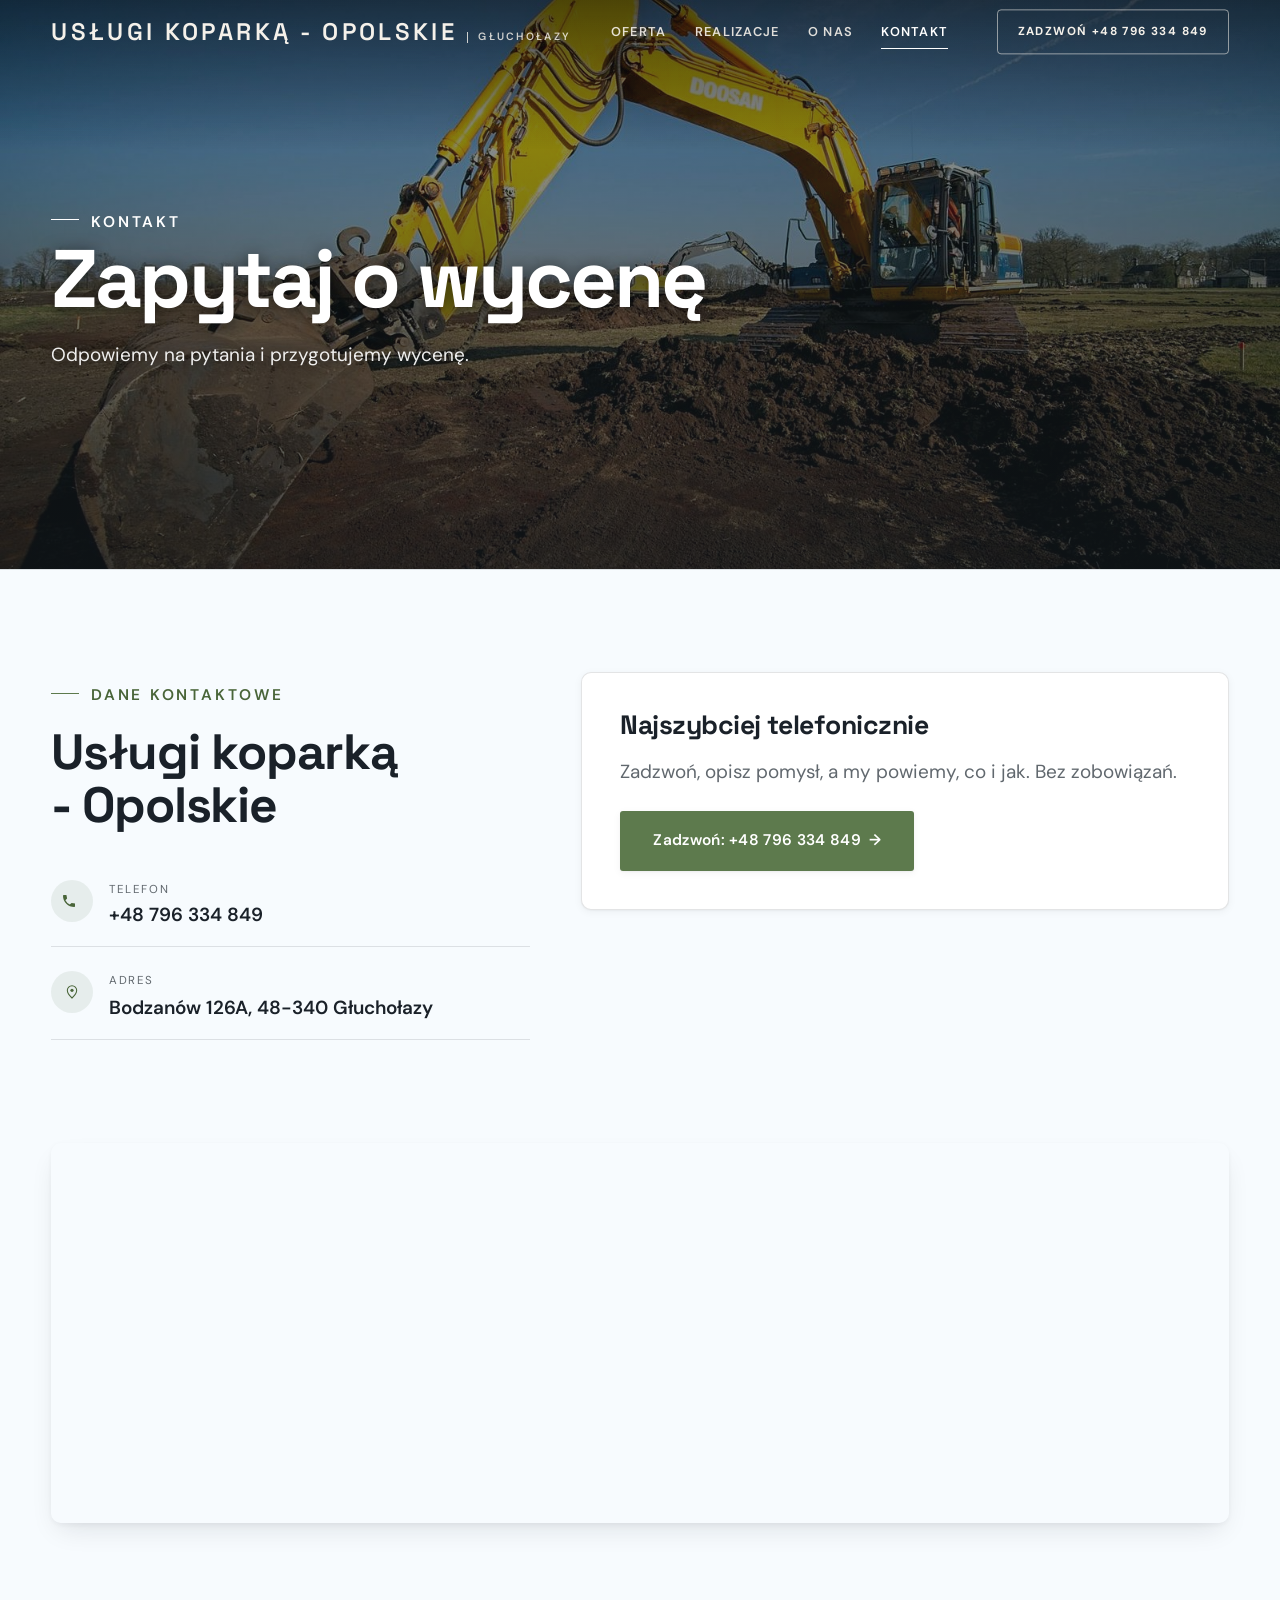
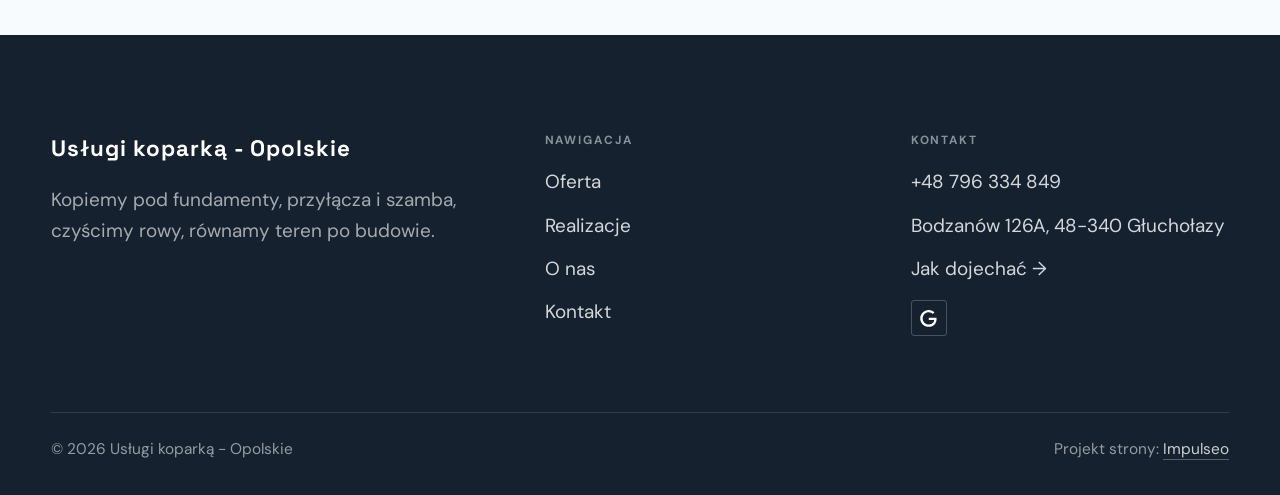
==== kontakt.html @ 030b6640 "Strona demo: uslugi-koparka-opolskie" ====
<!DOCTYPE html>
<html lang="pl">
<head>
<meta charset="UTF-8">
<meta name="viewport" content="width=device-width, initial-scale=1.0">
<title>Kontakt - Usługi koparką - Opolskie</title>
<meta name="description" content="Kontakt Usługi koparką - Opolskie - Bodzanów 126A, 48-340 Głuchołazy">
<link rel="canonical" href="https://kris20032.github.io/uslugi-koparka-opolskie/kontakt.html">
<meta name="robots" content="noindex, nofollow">
<meta property="og:type" content="website">
<meta property="og:locale" content="pl_PL">
<meta property="og:site_name" content="Usługi koparką - Opolskie">
<meta property="og:title" content="Kontakt - Usługi koparką - Opolskie">
<meta property="og:description" content="Kontakt Usługi koparką - Opolskie - Bodzanów 126A, 48-340 Głuchołazy">
<meta property="og:url" content="https://kris20032.github.io/uslugi-koparka-opolskie/kontakt.html">
<meta property="og:image" content="https://kris20032.github.io/uslugi-koparka-opolskie/img/og.jpg">
<meta property="og:image:width" content="1200">
<meta property="og:image:height" content="630">
<meta name="twitter:card" content="summary_large_image">
<link rel="preconnect" href="https://fonts.googleapis.com">
<link rel="preconnect" href="https://fonts.gstatic.com" crossorigin>
<link href="https://fonts.googleapis.com/css2?family=Space+Grotesk:wght@500;600;700&family=DM+Sans:opsz,wght@9..40,400;9..40,500;9..40,600&display=swap" rel="stylesheet">
<link rel="stylesheet" href="assets/styles.css?v=01860e4c">
</head>
<body>

<header class="nav">
  <div class="wrap nav-inner">
    <a class="brand" href="index.html"><span class="name">Usługi koparką - Opolskie</span><span class="sub">Głuchołazy</span></a>
    <nav class="nav-links">
      <a href="oferta.html">Oferta</a>
      <a href="realizacje.html">Realizacje</a>
      <a href="o-nas.html">O nas</a>
      <a href="kontakt.html" class="active" aria-current="page">Kontakt</a>
      <a href="tel:+48796334849" class="btn btn-accent">Zadzwoń +48 796 334 849</a>
    </nav>
    <button class="nav-toggle" aria-label="Menu"><span></span><span></span><span></span></button>
  </div>
</header>

<main>
<section class="pagehead">
  <img src="img/g2.jpg" alt="Usługi koparką - Opolskie - Zapytaj o wycenę" width="1600" height="1065" decoding="async">
  <div class="wrap">
    <span class="eyebrow">Kontakt</span>
    <h1>Zapytaj o wycenę</h1>
    <p>Odpowiemy na pytania i przygotujemy wycenę.</p>
  </div>
</section>
<section>
  <div class="wrap contact-grid">
    <div class="reveal">
      <span class="eyebrow">Dane kontaktowe</span>
      <h2 style="margin:var(--space-4) 0 var(--space-6)">Usługi koparką - Opolskie</h2>
      <div class="info-list">
        <div class="info-row"><div class="ic"><svg class="ico-tel" width="16" height="16" viewBox="0 0 24 24" fill="none" aria-hidden="true"><path d="M6.6 10.8a15.5 15.5 0 0 0 6.6 6.6l2.2-2.2a1 1 0 0 1 1-.24 11.4 11.4 0 0 0 3.6.58 1 1 0 0 1 1 1V20a1 1 0 0 1-1 1A17 17 0 0 1 3 4a1 1 0 0 1 1-1h3.5a1 1 0 0 1 1 1c0 1.25.2 2.46.58 3.6a1 1 0 0 1-.25 1l-2.23 2.2Z" fill="currentColor"/></svg></div><div><div class="lbl">Telefon</div><a class="val" href="tel:+48796334849">+48 796 334 849</a></div></div>
        <div class="info-row"><div class="ic"><svg class="ico-pin" width="16" height="16" viewBox="0 0 24 24" fill="none" aria-hidden="true"><path d="M12 21s7-6.1 7-11.5A7 7 0 0 0 5 9.5C5 14.9 12 21 12 21Z" stroke="currentColor" stroke-width="1.6" fill="none"/><circle cx="12" cy="9.5" r="2.4" fill="currentColor"/></svg></div><div><div class="lbl">Adres</div><div class="val">Bodzanów 126A, 48-340 Głuchołazy</div></div></div>
      </div>
    </div>
    <div class="reveal">
      <div class="form">
        <h3 style="margin-bottom:var(--space-4)">Najszybciej telefonicznie</h3>
        <p class="muted" style="margin-bottom:var(--space-5)">Zadzwoń, opisz pomysł, a my powiemy, co i jak. Bez zobowiązań.</p>
        <a href="tel:+48796334849" class="btn btn-accent" style="justify-content:center">Zadzwoń: +48 796 334 849 <span class="arr">→</span></a>
      </div>
    </div>
  </div>
</section>
<section style="padding-top:0">
  <div class="wrap reveal">
    <iframe class="map" title="Usługi koparką - Opolskie - Głuchołazy" src="https://maps.google.com/maps?q=50.3414947%2C17.3827677&z=15&output=embed" loading="lazy" referrerpolicy="no-referrer-when-downgrade"></iframe>
  </div>
</section>
</main>

<footer>
  <div class="wrap">
    <div class="foot-grid">
      <div class="foot-brand">
        <div class="name">Usługi koparką - Opolskie</div>
        <p>Kopiemy pod fundamenty, przyłącza i szamba, czyścimy rowy, równamy teren po budowie.</p>
      </div>
      <div class="foot-col">
        <h4>Nawigacja</h4>
        <a href="oferta.html">Oferta</a>
        <a href="realizacje.html">Realizacje</a>
        <a href="o-nas.html">O nas</a>
        <a href="kontakt.html">Kontakt</a>
      </div>
      <div class="foot-col">
        <h4>Kontakt</h4>
        <a href="tel:+48796334849">+48 796 334 849</a>
        <p>Bodzanów 126A, 48-340 Głuchołazy</p>
        <a href="https://www.google.com/maps/place/Us%C5%82ugi+kopark%C4%85+-+Opolskie/@50.3414947,17.3827677,720m/data=!3m2!1e3!4b1!4m6!3m5!1s0x4711ebef3526c225:0xda1e827393328bdb!8m2!3d50.3414947!4d17.3827677!16s%2Fg%2F11x200f53j" target="_blank" rel="noopener">Jak dojechać →</a>
      <div class="foot-soc">
        <a class="soc" href="https://www.google.com/maps/place/Us%C5%82ugi+kopark%C4%85+-+Opolskie/@50.3414947,17.3827677,720m/data=!3m2!1e3!4b1!4m6!3m5!1s0x4711ebef3526c225:0xda1e827393328bdb!8m2!3d50.3414947!4d17.3827677!16s%2Fg%2F11x200f53j" target="_blank" rel="noopener" aria-label="Google - Usługi koparką - Opolskie"><svg viewBox="0 0 24 24" aria-hidden="true" focusable="false"><path d="M12.48 10.92v3.28h7.84c-.24 1.84-.853 3.187-1.787 4.133-1.147 1.147-2.933 2.4-6.053 2.4-4.827 0-8.6-3.893-8.6-8.72s3.773-8.72 8.6-8.72c2.6 0 4.507 1.027 5.907 2.347l2.307-2.307C18.747 1.44 16.133 0 12.48 0 5.867 0 .307 5.387.307 12s5.56 12 12.173 12c3.573 0 6.267-1.173 8.373-3.36 2.16-2.16 2.84-5.213 2.84-7.667 0-.76-.053-1.467-.173-2.053H12.48z" fill="currentColor"/></svg></a>
      </div>
      </div>
    </div>
    <div class="foot-bot">
      <span>© 2026 Usługi koparką - Opolskie</span>
      <span>Projekt strony: <a class="foot-credit" href="https://impulseo.pl" target="_blank" rel="noopener">Impulseo</a></span>
    </div>
  </div>
</footer>
<div class="sticky-call"><a class="sc-call" href="tel:+48796334849"><svg class="ico-tel" width="16" height="16" viewBox="0 0 24 24" fill="none" aria-hidden="true"><path d="M6.6 10.8a15.5 15.5 0 0 0 6.6 6.6l2.2-2.2a1 1 0 0 1 1-.24 11.4 11.4 0 0 0 3.6.58 1 1 0 0 1 1 1V20a1 1 0 0 1-1 1A17 17 0 0 1 3 4a1 1 0 0 1 1-1h3.5a1 1 0 0 1 1 1c0 1.25.2 2.46.58 3.6a1 1 0 0 1-.25 1l-2.23 2.2Z" fill="currentColor"/></svg> Zadzwoń</a><a class="sc-quote" href="kontakt.html">Zapytaj o wycenę</a></div>
<div class="demo-wazne" data-do="2026-10-20" data-cykl="3" hidden><svg class="dw-ico" width="13" height="13" viewBox="0 0 24 24" fill="none" aria-hidden="true"><circle cx="12" cy="12" r="8.6" stroke="currentColor" stroke-width="1.8"/><path d="M12 7.2V12l3.3 2" stroke="currentColor" stroke-width="1.8" stroke-linecap="round"/></svg><span class="dw-txt"></span></div>

<script src="assets/main.js"></script>
</body>
</html>
---- assets/styles.css ----
/* ============================================================
   STOLBASZ — premium, architektoniczny B2B fit-out
   Jasna paleta, zero brązu. System wg premium-web-craft.
   Projekt strony: Impulseo (impulseo.pl)
   ============================================================ */

:root{
  /* PALETA — jasna, architektoniczna, chłodna */
  --paper:#F4F6F8;          /* główne tło */
  --paper-2:#E7EBEF;        /* sekcje alternatywne (chłodny jasny szary) */
  --paper-3:#E7EBEF;        /* delikatne wypełnienia */
  --ink:#15212E;            /* tekst główny — chłodny grafit */
  --ink-soft:#243443;       /* nagłówki drugorzędne */
  --muted:#6B7785;          /* tekst poboczny */
  --line:rgba(21,33,46,.12);/* hairline */
  --accent:#E8A317;         /* stonowany petrol-slate — jedyny akcent */
  --accent-d:#C9870C;
  --accent-soft:rgba(232,163,23,.10);
  --dark:#15212E;           /* sekcje ciemne (stopka/CTA) */

  /* HOVER ZDJĘĆ — JEDEN standard dla całego silnika (decyzja K. 04.08.2026, artefakt z wariantami).
     AKTUALNE (K.+Szymon 09.08.2026, wybór z artefaktu 6 wariantów): zoom 1.05 przy 1.4s -
     przy tak długim czasie mocniejszy kadr NIE skacze, tylko „oddycha". Poprzedni standard
     (1.02 / .55s z 04.08) odbierany jako dynamiczny i szybki.
     Spoczynek lekko przygaszony, ale TYLKO tam, gdzie jest mysz (@media hover:hover) —
     na telefonie zdjęcia zostają w pełnej jasności. */
  --img-zoom:1.05;                   /* K.+Szymon 09.08: wariant F z artefaktu porównawczego */
  --img-rest:brightness(.95) saturate(.99);
  --img-hot:brightness(1.06) saturate(1.05);
  --img-dur:1.4s;                    /* K.+Szymon 09.08 (wariant F): powoli = elegancko */
  --img-ease:cubic-bezier(.16,.84,.44,1);  /* miękki ogon, efekt „oddychania" */

  /* ODSTĘPY — skala 4/8 */
  --space-1:4px; --space-2:8px; --space-3:12px; --space-4:16px; --space-5:24px;
  --space-6:32px; --space-7:48px; --space-8:64px; --space-9:96px; --space-10:128px;

  /* TYPOGRAFIA — fluid clamp() (skala podbita 16.07.2026: większe, czytelniejsze litery — uwaga Adama) */
  --text-sm:clamp(.9rem,.87rem + .12vw,1rem);
  --text-base:clamp(1.08rem,1.04rem + .18vw,1.2rem);
  --text-lg:clamp(1.24rem,1.15rem + .34vw,1.44rem);
  --text-h3:clamp(1.34rem,1.22rem + .55vw,1.66rem);
  --text-h2:clamp(2.1rem,1.66rem + 2.1vw,3.1rem);
  --text-h1:clamp(2.9rem,2.1rem + 4vw,5.1rem);

  /* PROMIENIE — architektoniczne, raczej ostre */
  --r-sm:3px; --r-md:6px; --r-lg:10px;

  /* RUCH */
  --ease:cubic-bezier(.25,.46,.45,.94); --dur:.24s;

  /* CIENIE — miękkie, warstwowe */
  --sh-sm:0 1px 2px rgba(16,24,32,.04), 0 2px 8px rgba(16,24,32,.05);
  --sh-md:0 2px 6px rgba(16,24,32,.05), 0 12px 28px -8px rgba(16,24,32,.12);
  --sh-lg:0 6px 14px rgba(16,24,32,.07), 0 26px 56px -18px rgba(16,24,32,.22);

  --hairline:1px solid var(--line);

  --font-display:'Space Grotesk','Inter',sans-serif;
  --font-body:'DM Sans','Inter',sans-serif;
}

*{box-sizing:border-box;margin:0;padding:0}
html{scroll-behavior:smooth}
body{
  font-family:var(--font-body);
  font-size:var(--text-base);
  line-height:1.65;
  color:var(--ink);
  background:var(--paper);
  -webkit-font-smoothing:antialiased;
  text-rendering:optimizeLegibility;
}
img{max-width:100%;height:auto;display:block}  /* height:auto = width/height z atrybutów trzyma proporcje (TOP#12) */
a{color:inherit;text-decoration:none}

.wrap{width:min(92%,1180px);margin-inline:auto}
section{padding-block:clamp(52px,6.5vw,96px)}

h1,h2,h3{font-family:var(--font-display);font-weight:700;line-height:1.08;letter-spacing:-.02em;color:var(--ink)}
h1{font-size:var(--text-h1);letter-spacing:-.035em}
h2{font-size:var(--text-h2);letter-spacing:-.025em}
h3{font-size:var(--text-h3)}
/* MIARA — długość wiersza. WCAG 2.2 SC 1.4.8: max 80 znaków; Butterick: 45–90.
   68ch daje realnie 72–78 znaków polskiego tekstu, czyli z zapasem pod granicą.
   Wcześniej limit miał TYLKO <p> — <li>, <blockquote> i <dd> nie miały żadnego,
   i to jedyny powód, dla którego 23 bloki na dwóch oddanych stronach jadą po
   83–106 znaków w wierszu (pomiar 07.08.2026, bramka `miara`).
   ⚠️ Listy i definicje ograniczamy TYLKO bez klasy: `ul`/`ol` z klasą to u nas
   układ (siatki kafli, menu), a nie tekst ciągły — tam miarę wyznacza układ. */
/* 60ch, nie 68ch (K. 10.08): po zmianie fontów na węższe kroje (DM Sans i spółka)
   w 68ch mieściło się ~90 znaków - bramka pikselowa słusznie zgłaszała przekroczenie
   granicy 80. Pomiar na żywej przeglądarce: 60ch = 90 znaków, 53ch = ~78 znaków, czyli normę WCAG 1.4.8. */
:root{ --miara:53ch }
p{max-width:min(100%,var(--miara))}
blockquote,
ul:not([class])>li, ol:not([class])>li,
dl:not([class])>dd{max-width:min(100%,var(--miara))}

/* ⚠️ Świadomie BEZ wyjątku `.tile p,.card p,.svc p{max-width:none}`, choć nasuwa się sam:
   te akapity BYŁY już ograniczone (stare `p{max-width:65ch}`), więc „wyjątek" nie odblokowałby
   niczego nowego — tylko ROZLUŹNIŁ stan sprzed zmiany na wszystkich demach naraz.
   `figcaption` żadna z reguł wyżej nie dotyczy, więc też nie potrzebuje zwolnienia. */

/* ŁAMANIE. `balance` wyrównuje długości wierszy w nagłówku, `pretty` pilnuje ostatniego
   wiersza akapitu, żeby nie został w nim jeden wyraz. Obsługiwane od Chrome 117 /
   Safari 17.5; starsze przeglądarki po prostu ignorują tę własność.
   `text-wrap:pretty` nie występowało dotąd ANI RAZ w silniku ani w repo klientów. */
h1,h2,h3,.lead,.lede{text-wrap:balance}
p,li,blockquote,dd{text-wrap:pretty}

.eyebrow{
  font-family:var(--font-body);
  font-size:var(--text-sm);
  font-weight:600;
  letter-spacing:.18em;
  text-transform:uppercase;
  color:var(--accent);
  display:inline-flex;align-items:center;gap:var(--space-3);
}
/* flex:none + margin-top = kreska trzyma się PIERWSZEJ linii. Wcześniej align-items:center
   centrowało ją względem całego bloku i przy zawinięciu (długi kicker typu
   „…WNĘTRZ · LESZNO · OD 2019") druga linia lądowała z brzydkim wcięciem. */
.eyebrow{align-items:flex-start}
.eyebrow>*,.eyebrow{text-wrap:balance}   /* dlugi kicker lamal sie na sierote typu samo „2019" w drugiej linii */
.eyebrow::before{content:"";width:28px;height:1px;background:var(--accent);display:inline-block;flex:none;margin-top:.62em}

.muted{color:var(--muted)}
.lead{font-size:var(--text-lg);line-height:1.55;color:var(--ink-soft);max-width:50ch}

/* ---------- BUTTONS ---------- */
.btn{
  display:inline-flex;align-items:center;gap:var(--space-2);
  font-weight:600;font-size:var(--text-sm);letter-spacing:.02em;
  padding:var(--space-4) var(--space-6);
  border-radius:var(--r-sm);
  transition:transform var(--dur) var(--ease),box-shadow var(--dur) var(--ease),background var(--dur) var(--ease);
  cursor:pointer;border:1px solid transparent;
}
.btn-accent{background:var(--accent);color:#fff;box-shadow:var(--sh-sm)}
.btn-accent:hover{background:var(--accent-d);transform:translateY(-2px);box-shadow:var(--sh-md)}
.btn-accent:active{transform:translateY(0);box-shadow:var(--sh-sm)}
.btn-ghost{background:transparent;color:var(--ink);border-color:var(--line)}
.btn-ghost:hover{border-color:var(--accent);color:var(--accent);transform:translateY(-2px)}
.btn-light{background:#fff;color:var(--ink);box-shadow:var(--sh-sm)}
.btn-light:hover{transform:translateY(-2px);box-shadow:var(--sh-md)}
.btn .arr{transition:transform var(--dur) var(--ease)}
.btn:hover .arr{transform:translateX(4px)}

/* ---------- NAV ---------- */
.nav{
  position:sticky;top:0;z-index:50;
  background:color-mix(in srgb,var(--paper) 88%,transparent);
  backdrop-filter:saturate(140%) blur(10px);
  border-bottom:var(--hairline);
}
.nav-inner{display:flex;align-items:center;justify-content:space-between;gap:var(--space-5);height:72px}
/* ANTY-NACHODZENIE (K. 05.08.2026): długa nazwa firmy + przycisk z pełnym numerem nie mieściły się w pasku
   i flex ściskał linki PONIŻEJ ich treści - "Kontakt" wchodził na ramkę "Zadzwoń +48 ...". Teraz ustępuje
   nazwa marki (skrót wielokropkiem), a menu i przycisk nigdy się nie kurczą ani nie zachodzą na siebie. */
.brand{display:flex;flex-direction:column;line-height:1;min-width:0;flex:0 1 auto}
.brand .name{font-family:var(--font-display);font-weight:800;font-size:1.35rem;letter-spacing:.04em;white-space:nowrap;overflow:hidden;text-overflow:ellipsis}
.brand .sub{font-size:.62rem;letter-spacing:.34em;text-transform:uppercase;color:var(--muted);margin-top:5px;white-space:nowrap;overflow:hidden;text-overflow:ellipsis}
.nav-links{display:flex;align-items:center;gap:var(--space-6);flex:0 0 auto}
.nav-links a{font-size:var(--text-sm);font-weight:500;color:var(--ink-soft);position:relative;padding-block:4px;white-space:nowrap;transition:color var(--dur) var(--ease)}
.nav-links a::after{content:"";position:absolute;left:0;bottom:0;width:0;height:1.5px;background:var(--accent);transition:width var(--dur) var(--ease)}
.nav-links a:hover,.nav-links a.active{color:var(--ink)}
.nav-links a:hover::after,.nav-links a.active::after{width:100%}
.nav-links .btn{padding:var(--space-2) var(--space-5)}
/* przyciski w nav: właściwy kolor (przebij .nav-links a) + bez podkreślenia */
.nav-links a.btn-accent{color:#fff}
.nav-links a.btn-ghost,.nav-links a.btn-light{color:var(--ink)}
/* CTA w pasku: NIE podkreślenie spod linków menu, ale ten sam przelatujący błysk,
   co na wszystkich innych przyciskach (zgłoszenie K. 13.08.2026 - „na hero jest efekt
   światła przechodzącego przez przycisk, na navbarze go nie ma, a mają być identyczne").
   Reguła `.nav-links a::after` jest silniejsza od `.btn::after`, więc trzeba jej
   geometrię wyzerować i wpisać połysk z nazwy - samo `display:none` gasiło efekt. */
.nav-links a.btn::after{
  display:block;content:"";position:absolute;inset:0;z-index:-1;pointer-events:none;
  width:auto;height:auto;border-radius:inherit;   /* kasuje geometrię podkreślenia (width:0;height:1.5px) */
  background:linear-gradient(100deg,transparent 32%,rgba(255,255,255,.20) 50%,transparent 68%);
  translate:-120% 0}
@media (prefers-reduced-motion:no-preference){
  .nav-links a.btn:hover::after{translate:120% 0;transition:translate .75s var(--mt-ease,cubic-bezier(.16,.84,.44,1))}
}
.nav-toggle{display:none;background:none;border:none;cursor:pointer;flex-direction:column;gap:5px;padding:8px}
.nav-toggle span{width:24px;height:2px;background:var(--ink);transition:var(--dur)}
/* Ciasny zakres MIĘDZY menu mobilnym a pełnym pulpitem: zbijamy odstępy i nazwę marki,
   żeby wszystko zmieściło się naturalnie, zanim w ogóle dojdzie do skracania wielokropkiem. */
@media(max-width:1280px) and (min-width:921px){
  .nav-links{gap:var(--space-4)}
  .nav-links .btn{padding:var(--space-2) var(--space-4)}
  .brand .name{font-size:1.15rem}
}

/* ---------- HERO (split) ---------- */
.hero{position:relative;overflow:hidden;border-bottom:var(--hairline)}
.hero-grid{display:grid;grid-template-columns:1.05fr .95fr;gap:clamp(24px,4vw,60px);align-items:center;
  padding-block:clamp(36px,4.5vw,64px)}
.hero-copy .eyebrow{margin-bottom:var(--space-5)}
.hero-copy h1{margin-bottom:var(--space-5)}
.hero-copy .lead{margin-bottom:var(--space-7)}
.hero-actions{display:flex;flex-wrap:wrap;gap:var(--space-4)}
.hero-art{position:relative;aspect-ratio:4/3;border-radius:var(--r-lg);overflow:hidden;box-shadow:var(--sh-lg)}
.hero-art img{width:100%;height:100%;object-fit:cover}
.hero-art::after{content:"";position:absolute;inset:0;background:linear-gradient(180deg,transparent 55%,rgba(18,24,28,.28))}
.hero-badge{position:absolute;left:var(--space-5);bottom:var(--space-5);z-index:2;
  background:rgba(252,252,251,.94);backdrop-filter:blur(4px);
  border-radius:var(--r-md);padding:var(--space-4) var(--space-5);box-shadow:var(--sh-md);max-width:78%}
.hero-badge strong{display:block;font-family:var(--font-display);font-size:1rem;letter-spacing:-.01em}
.hero-badge span{font-size:var(--text-sm);color:var(--muted)}

/* ---------- HERO duży / kinowy (strona główna) ---------- */
.hero-cine{position:relative;min-height:clamp(560px,82vh,840px);min-height:clamp(560px,82svh,840px);display:flex;align-items:center;overflow:hidden;border-bottom:var(--hairline)}
.hero-cine>img{position:absolute;inset:0;width:100%;height:100%;object-fit:cover;z-index:0}
.hero-cine::after{content:"";position:absolute;inset:0;z-index:1;
  background:linear-gradient(95deg,rgba(13,18,23,.86) 0%,rgba(13,18,23,.64) 32%,rgba(13,18,23,.24) 62%,rgba(13,18,23,.04) 100%)}
.hero-cine .wrap{position:relative;z-index:2;padding-block:var(--space-8)}
.hero-cine .hero-copy{max-width:660px}
.hero-cine .eyebrow{color:#fff;margin-bottom:var(--space-5)}
.hero-cine .eyebrow::before{background:#fff}
.hero-cine h1{color:#fff;margin-bottom:var(--space-5);font-size:clamp(2.9rem,2rem + 4.4vw,5.2rem);text-wrap:balance}
.hero-cine .lead{color:rgba(255,255,255,.92);max-width:48ch;margin-bottom:var(--space-7)}
.hero-cine .hero-actions{display:flex;flex-wrap:wrap;gap:var(--space-4)}
/* NISKIE OKNO (laptop z dokiem i paskami przeglądarki ma ~700-780 px wysokości widoku):
   H1 do 5.2rem + długi lead nie mieściły się i przyciski wypadały POD krawędź ekranu -
   klient widział stronę bez ani jednego CTA. Skalujemy w dół, zamiast przycinać treść. */
@media(min-width:821px) and (max-height:820px){
  .hero-cine{min-height:clamp(520px,94svh,780px)}
  .hero-cine .wrap{padding-block:var(--space-6)}
  .hero-cine h1{font-size:clamp(2.2rem,1.5rem + 2.6vw,3.6rem);margin-bottom:var(--space-4)}
  .hero-cine .eyebrow{margin-bottom:var(--space-4)}
  .hero-cine .lead{margin-bottom:var(--space-5);max-width:44ch}
}
@media(max-width:680px){
  .hero-cine{min-height:clamp(520px,76vh,640px);min-height:clamp(520px,76svh,640px);align-items:flex-end}
  .hero-cine::after{background:linear-gradient(0deg,rgba(13,18,23,.9) 6%,rgba(13,18,23,.45) 55%,rgba(13,18,23,.25) 100%)}
  .hero-cine .wrap{padding-bottom:var(--space-9)}
  /* TELEFON (~90% oglądających): lead potrafił zająć 8 linii i zepchnąć CTA poza pierwszy ekran.
     Zwężamy interlinię i skalę - treści nie ucinamy, bo to ona sprzedaje. */
  .hero-cine .lead{font-size:.98rem;line-height:1.5;margin-bottom:var(--space-5)}
  .hero-cine .eyebrow{font-size:.72rem;letter-spacing:.13em;margin-bottom:var(--space-4)}
  .hero-cine .eyebrow::before{width:20px}
  .hero-cine h1{margin-bottom:var(--space-4)}
}

/* full-bleed hero variant (podstrony) */
.pagehead{position:relative;min-height:46vh;min-height:46svh;display:flex;align-items:flex-end;overflow:hidden;border-bottom:var(--hairline)}
.pagehead img{position:absolute;inset:0;width:100%;height:100%;object-fit:cover}
/* 10.08.2026 (decyzja K.): mocniejsze przyciemnienie + cień pod tekstem. Bramka mierzyła na
   nagłówkach podstron 3,38-3,43:1 przy wymaganych 4,5 — jasne zdjęcie (hala, śnieg, niebo)
   podchodziło pod biały tekst. Zdjęcia klientów są różne, więc kontrast musi dawać WARSTWA,
   a nie szczęśliwy dobór kadru. */
.pagehead::after{content:"";position:absolute;inset:0;background:linear-gradient(180deg,rgba(18,24,28,.40),rgba(18,24,28,.76))}
.pagehead .wrap{position:relative;z-index:2;padding-block:var(--space-9);color:#fff}
.pagehead h1{color:#fff;max-width:18ch;text-shadow:0 2px 16px rgba(0,0,0,.55)}
.pagehead .eyebrow{color:#fff}
.pagehead .eyebrow::before{background:#fff}
.pagehead p{color:rgba(255,255,255,.92);margin-top:var(--space-4);max-width:54ch;text-shadow:0 1px 12px rgba(0,0,0,.5)}

/* ---------- STRIP (pasek skrótów / liczby) ---------- */
.strip{background:var(--dark);color:#fff}
/* PASEK HASEŁ — standard 04.08.2026 (decyzja K.): 5 haseł w JEDNYM rzędzie, tekst WYŚRODKOWANY,
   węższe marginesy boczne niż reszta strony (pasek ma iść szerzej), równe wysokości kolumn. */
.strip .wrap{width:min(96%,1440px);display:grid;grid-template-columns:repeat(5,1fr);
  gap:var(--space-5);padding-block:var(--space-7);align-items:stretch}
.strip .item .k{font-family:var(--font-display);font-size:clamp(1.05rem,.82rem + .85vw,1.55rem);
  font-weight:800;letter-spacing:-.02em;color:#fff;line-height:1.18;text-wrap:balance}
.strip .item .v{font-size:var(--text-sm);color:rgba(255,255,255,.66);margin-top:var(--space-2);line-height:1.4}
.strip .item{border-left:2px solid var(--accent);padding-inline:var(--space-4);
  text-align:center;display:flex;flex-direction:column;justify-content:center}
/* liczba kolumn = liczba haseł, żeby ostatnie nie zostawało samo w drugim rzędzie.
   Klasę n-N nadaje multipage.py; domyślnie (bez klasy) pasek jest 5-kolumnowy. */
.strip.n-2 .wrap{grid-template-columns:repeat(2,1fr)}
.strip.n-3 .wrap{grid-template-columns:repeat(3,1fr)}
.strip.n-4 .wrap{grid-template-columns:repeat(4,1fr);gap:var(--space-6)}
.strip.n-4 .item .k{font-size:clamp(1.3rem,1rem + 1.1vw,2rem)}
.strip.n-6 .wrap{grid-template-columns:repeat(6,1fr);gap:var(--space-4)}
.strip.n-6 .item .k{font-size:clamp(.98rem,.8rem + .7vw,1.35rem)}
/* równe łamanie: zamiast "długa linia + jedno słowo" obie linie zbliżonej długości */
.strip .item .k{text-wrap:balance}

/* ---------- SECTION HEAD ---------- */
.head{max-width:48rem;margin-bottom:var(--space-8)}
.head.center{margin-inline:auto;text-align:center}
.head .eyebrow{margin-bottom:var(--space-4)}
.head h2{margin-bottom:var(--space-4)}
.head p{color:var(--muted);font-size:var(--text-lg);line-height:1.55}
.head.center p{margin-inline:auto}

/* ---------- INTRO SPLIT ---------- */
.split{display:grid;grid-template-columns:.92fr 1.08fr;gap:clamp(28px,5vw,80px);align-items:center}
.split.rev{grid-template-columns:1.08fr .92fr}
.split.rev .split-art{order:-1}
.split-art{position:relative;aspect-ratio:5/4;border-radius:var(--r-lg);overflow:hidden;box-shadow:var(--sh-lg)}
.split-art img{width:100%;height:100%;object-fit:cover}
.split-copy h2{margin-bottom:var(--space-5)}
.split-copy p+p{margin-top:var(--space-4)}
.split-copy .btn{margin-top:var(--space-6)}

/* ---------- SERVICES (zakres) ---------- */
.svc-grid{display:grid;grid-template-columns:repeat(auto-fit,minmax(280px,1fr));gap:var(--space-5)}
.svc{background:#fff;border:var(--hairline);border-radius:var(--r-md);padding:var(--space-7) var(--space-6);
  transition:transform var(--dur) var(--ease),box-shadow var(--dur) var(--ease),border-color var(--dur) var(--ease);
  position:relative;overflow:hidden}
.svc::before{content:"";position:absolute;left:0;top:0;width:3px;height:0;background:var(--accent);transition:height var(--dur) var(--ease)}
.svc:hover{transform:translateY(-4px);box-shadow:var(--sh-md);border-color:transparent}
.svc:hover::before{height:100%}
.svc .ic{font-family:var(--font-display);font-size:.8rem;font-weight:700;letter-spacing:.12em;color:var(--accent);margin-bottom:var(--space-4)}
.svc h3{margin-bottom:var(--space-3);font-size:1.22rem}
.svc p{color:var(--muted);font-size:var(--text-base);line-height:1.6}

/* big detailed service rows */
.svc-row{display:grid;grid-template-columns:.8fr 1.2fr;gap:clamp(20px,4vw,60px);align-items:center;padding-block:var(--space-8)}
.svc-row+.svc-row{border-top:var(--hairline)}
.svc-row.rev{grid-template-columns:1.2fr .8fr}
/* Naprzemienny układ wierszy oferty: co drugi wiersz ma zdjęcie po PRAWEJ.
   Było `order:-1` — martwy kod, bo zdjęcie i tak jest pierwszym dzieckiem w HTML,
   więc wszystkie wiersze wyglądały identycznie (zdjęcie zawsze z lewej), a `rev`
   zmieniało tylko szerokość kolumn. Znalezione 29.07.2026 przy różnicowaniu kierunków
   animacji (pomiar pozycji: art.mid 390/502 przy row.mid 756 — zawsze lewa strona). */
.svc-row.rev .svc-row-art{order:2}
.svc-row-art{aspect-ratio:4/3;border-radius:var(--r-md);overflow:hidden;box-shadow:var(--sh-md)}
.svc-row-art img{width:100%;height:100%;object-fit:cover}
.svc-row h3{font-size:1.5rem;margin-bottom:var(--space-4)}
.svc-row .num{font-family:var(--font-display);font-size:.85rem;font-weight:700;letter-spacing:.14em;color:var(--accent);display:block;margin-bottom:var(--space-3)}
.svc-row ul{list-style:none;margin-top:var(--space-4);display:flex;flex-direction:column;gap:var(--space-2)}
.svc-row li{position:relative;padding-left:var(--space-5);color:var(--muted);font-size:var(--text-base)}
.svc-row li::before{content:"";position:absolute;left:0;top:.62em;width:8px;height:1px;background:var(--accent)}

/* ---------- GALLERY (realizacje) ---------- */
.gallery{display:grid;grid-template-columns:repeat(12,1fr);gap:var(--space-4);grid-auto-rows:200px}
/* GALERIA MASONRY — pionowe zdjęcia (portrety beauty/wellness) bez przycinania: kolumny, height auto */
.gallery-masonry{column-count:3;column-gap:var(--space-4)}
@media(max-width:900px){.gallery-masonry{column-count:2}}
@media(max-width:560px){.gallery-masonry{column-count:1}}
.gallery-masonry .m-tile{break-inside:avoid;margin:0 0 var(--space-4);padding:0;position:relative;overflow:hidden;border-radius:var(--r-md);border:1px solid var(--line)}
.gallery-masonry .m-tile img{width:100%;height:auto;display:block}
.gallery-masonry .m-tile .cap{position:absolute;left:0;right:0;bottom:0;padding:var(--space-4);color:#fff;background:linear-gradient(0deg,rgba(0,0,0,.55),transparent);font-size:var(--text-sm)}
.gallery-masonry .m-tile .cap small{display:block;font-weight:400;opacity:.78;letter-spacing:.04em;text-transform:uppercase;font-size:.66rem;margin-top:3px}
.tile{position:relative;overflow:hidden;border-radius:var(--r-md);box-shadow:var(--sh-sm);
  transition:transform var(--dur) var(--ease),box-shadow var(--dur) var(--ease)}
.tile img{width:100%;height:100%;object-fit:cover;
  transition:transform var(--img-dur) var(--img-ease),filter var(--img-dur) var(--img-ease)}
.tile:hover{box-shadow:var(--sh-md)}
.tile .cap{position:absolute;left:0;right:0;bottom:0;padding:var(--space-5) var(--space-4) var(--space-4);
  /* mocniejszy spad + cien pod tekstem: na JASNYCH zdjeciach klienta (biale fronty, sciany)
     slaby gradient dawal kontrast ~1.5:1 zamiast wymaganych 3.6:1 (bramka wygladu, 10.08.2026) */
  background:linear-gradient(transparent 10%,rgba(18,24,28,.55) 40%,rgba(18,24,28,.88) 68%,rgba(18,24,28,.99));color:#fff;
  text-shadow:0 1px 2px rgba(0,0,0,.85),0 2px 10px rgba(0,0,0,.55);
  font-size:var(--text-sm);font-weight:600;letter-spacing:.01em;
  opacity:0;transform:translateY(8px);transition:var(--dur) var(--ease)}
.tile:hover .cap{opacity:1;transform:translateY(0)}
.tile .cap small{display:block;font-weight:400;opacity:.78;letter-spacing:.04em;text-transform:uppercase;font-size:.66rem;margin-top:3px}
/* bento spans */
.t-wide{grid-column:span 6}
.t-tall{grid-column:span 6;grid-row:span 2}
.t-std{grid-column:span 6}
.t-third{grid-column:span 4}
.t-two3{grid-column:span 8}

/* ---------- TRUST / WIARYGODNOŚĆ ---------- */
.trust{background:var(--paper-2)}
.trust-grid{display:grid;grid-template-columns:repeat(auto-fit,minmax(240px,1fr));gap:var(--space-5);margin-top:var(--space-7)}
.trust-card{background:#fff;border-radius:var(--r-md);padding:var(--space-7) var(--space-6);box-shadow:var(--sh-sm);border-top:3px solid var(--accent)}
.trust-card .big{font-family:var(--font-display);font-size:clamp(1.8rem,1.3rem + 1.6vw,2.6rem);font-weight:800;letter-spacing:-.02em;color:var(--ink);line-height:1}
.trust-card h3{font-size:1.12rem;margin:var(--space-3) 0 var(--space-2)}
.trust-card p{color:var(--muted);font-size:var(--text-base);line-height:1.55}

/* ---------- CTA band ---------- */
.cta{background:var(--dark);color:#fff;position:relative;overflow:hidden}
/* telefon w CTA: na ciemnym tle biały (domyślnie), rodziny z JASNYM tłem CTA
   nadpisują to u siebie - wcześniej kolor siedział w stylu inline i wygrywał z rodziną. */
.cta .btn-ghost-cta{color:#fff;border-color:rgba(255,255,255,.3)}
.cta .wrap{display:grid;grid-template-columns:1.4fr .6fr;gap:var(--space-7);align-items:center;position:relative;z-index:2}
.cta h2{color:#fff;max-width:20ch}
.cta p{color:rgba(255,255,255,.74);margin-top:var(--space-4)}
.cta-actions{display:flex;flex-direction:column;gap:var(--space-3);align-items:flex-start}
.cta::before{content:"";position:absolute;right:-80px;top:-80px;width:360px;height:360px;border-radius:50%;
  background:radial-gradient(circle,var(--accent-soft),transparent 70%)}

/* ---------- CONTACT ---------- */
.contact-grid{display:grid;grid-template-columns:.85fr 1.15fr;gap:clamp(28px,4vw,56px);align-items:start}
.info-list{display:flex;flex-direction:column;gap:var(--space-2)}
.info-row{display:flex;gap:var(--space-4);align-items:flex-start;padding-block:var(--space-4);border-bottom:var(--hairline)}
.info-row .ic{flex:none;width:42px;height:42px;display:grid;place-items:center;border-radius:50%;
  background:var(--accent-soft);color:var(--accent);font-size:1.05rem}
.info-row .lbl{font-size:.72rem;letter-spacing:.14em;text-transform:uppercase;color:var(--muted)}
.info-row .val{font-weight:600;font-size:var(--text-base);margin-top:2px}
.info-row a.val:hover{color:var(--accent)}
.map{border:none;border-radius:var(--r-lg);box-shadow:var(--sh-md);width:100%;height:100%;min-height:380px;filter:grayscale(.2) contrast(1.02)}
.form{background:#fff;border:var(--hairline);border-radius:var(--r-lg);padding:clamp(24px,3vw,40px);box-shadow:var(--sh-sm)}
.form .fld{margin-bottom:var(--space-5)}
.form label{display:block;font-size:var(--text-sm);font-weight:600;margin-bottom:var(--space-2)}
.form input,.form textarea{width:100%;font-family:inherit;font-size:var(--text-base);color:var(--ink);
  padding:var(--space-4);border:var(--hairline);border-radius:var(--r-sm);background:var(--paper);transition:border-color var(--dur)}
.form input:focus,.form textarea:focus{outline:none;border-color:var(--accent);background:#fff}
.form textarea{resize:vertical;min-height:120px}
.form .note{font-size:var(--text-sm);color:var(--muted);margin-top:var(--space-3)}

/* ---------- FOOTER ---------- */
footer{background:var(--dark);color:#fff;padding-block:var(--space-9) var(--space-6)}
.foot-grid{display:grid;grid-template-columns:1.4fr 1fr 1fr;gap:var(--space-7);margin-bottom:var(--space-8)}
.foot-brand .name{font-family:var(--font-display);font-weight:800;font-size:1.4rem;letter-spacing:.04em}
.foot-brand p{color:rgba(255,255,255,.62);margin-top:var(--space-4);font-size:var(--text-base);max-width:38ch}
.foot-col h4{font-size:.74rem;letter-spacing:.16em;text-transform:uppercase;color:rgba(255,255,255,.5);margin-bottom:var(--space-4)}
.foot-col a,.foot-col p{display:block;color:rgba(255,255,255,.82);font-size:var(--text-base);margin-bottom:var(--space-3)}
.foot-col a:hover{color:#fff}
.foot-bot{border-top:1px solid rgba(255,255,255,.12);padding-top:var(--space-5);display:flex;justify-content:space-between;flex-wrap:wrap;gap:var(--space-3);
  font-size:var(--text-sm);color:rgba(255,255,255,.55)}
.foot-bot a:hover{color:#fff}
/* Podpis w stopce = klikalny link do impulseo.pl (31.07.2026). Ma być WIDOCZNIE klikalny,
   ale nie krzyczeć - stąd sam kolor jaśniejszy + delikatne podkreślenie na najeździe. */
.foot-bot a.foot-credit{color:rgba(255,255,255,.78);text-decoration:none;border-bottom:1px solid rgba(255,255,255,.28)}
.foot-bot a.foot-credit:hover{color:#fff;border-bottom-color:#fff}

/* ---------- REVEAL ---------- */
.reveal{opacity:0;transform:translateY(22px);transition:opacity .6s var(--ease),transform .6s var(--ease)}
.reveal.in{opacity:1;transform:none}

/* ---------- RESPONSIVE ---------- */
@media(max-width:920px){
  .hero-grid,.split,.split.rev,.svc-row,.svc-row.rev,.cta .wrap,.contact-grid,.foot-grid{grid-template-columns:1fr}
  .split.rev .split-art,.svc-row.rev .svc-row-art{order:0}
  .hero-art{aspect-ratio:16/10;max-height:420px}
  .strip .wrap,.strip.n-2 .wrap,.strip.n-3 .wrap,.strip.n-4 .wrap,.strip.n-6 .wrap{grid-template-columns:repeat(2,1fr);gap:var(--space-6)}
  .strip .item .k,.strip.n-6 .item .k{font-size:clamp(1.3rem,1.1rem + 1vw,2rem)}
  .gallery{grid-auto-rows:180px}
  .t-wide,.t-tall,.t-std,.t-third,.t-two3{grid-column:span 6}
  .t-tall{grid-row:span 1}
  .cta-actions{flex-direction:row;flex-wrap:wrap}
  .foot-grid{gap:var(--space-6)}
}
@media(max-width:680px){
  .nav-links{position:fixed;inset:72px 0 auto 0;background:var(--paper);flex-direction:column;align-items:stretch;
    gap:0;padding:var(--space-4) 6%;border-bottom:var(--hairline);box-shadow:var(--sh-md);
    transform:translateY(-120%);transition:transform var(--dur) var(--ease)}
  .nav-links.open{transform:translateY(0)}
  .nav-links a{padding-block:var(--space-4);border-bottom:var(--hairline)}
  .nav-links .btn{margin-top:var(--space-3);justify-content:center}
  .nav-toggle{display:flex}
  .strip .wrap,.strip.n-2 .wrap,.strip.n-3 .wrap,.strip.n-4 .wrap,.strip.n-6 .wrap{grid-template-columns:1fr}
  .gallery{grid-template-columns:repeat(6,1fr)}
  .foot-grid{grid-template-columns:1fr}
}
@media(prefers-reduced-motion:reduce){
  /* audyt 09.08 TOP#14: samo skrócenie duration przy animacji INFINITE = stroboskop
     (pętla .01ms miga ekranem); iteration-count:1 gasi pętlę naprawdę. Pseudoelementy
     też - tła hero (gastro/studio) animują ::before/img, blanket na * ich nie łapał. */
  *,*::before,*::after{animation-duration:.01ms!important;animation-iteration-count:1!important;animation-delay:0s!important;transition:none!important}
  .reveal{opacity:1!important;transform:none!important}
  html{scroll-behavior:auto}
}

/* ============================================================
   PREMIUM LAYER — destylat deep-researchu branż (anty-AI, spokój).
   Zmienne STOLBASZ (--accent/--ink/--paper/--line/--dark). Ruch ledwo
   zauważalny, krzywa cubic-bezier(.16,.84,.44,1); prefers-reduced-motion
   pokryte blanketem wyżej. Karty hairline zamiast cieni = #1 sygnał „nie-AI".
   ============================================================ */

/* więcej oddechu między sekcjami (liderzy: 110-130px) */
section{padding-block:clamp(64px,8vw,128px)}

/* 1) Aksamitny reveal — dłuższa, miękka krzywa zamiast „skoku" */
.reveal{transition:opacity .9s cubic-bezier(.16,.84,.44,1),transform .9s cubic-bezier(.16,.84,.44,1);will-change:opacity,transform}
/* stagger TYLKO w galerii (tam pozycja = porządek dzieci) */
.gallery .reveal:nth-child(2){transition-delay:.07s}
.gallery .reveal:nth-child(3){transition-delay:.14s}
.gallery .reveal:nth-child(4){transition-delay:.21s}
.gallery .reveal:nth-child(5){transition-delay:.28s}
.gallery .reveal:nth-child(6){transition-delay:.35s}

/* 2) Hero STATYCZNY na .hero-cine — Ken Burns CAŁKIEM WYŁĄCZONY 26.06 (3. zgłoszenie Szymona).
   GENEZA: animowanie scale na <img> hero z teksturami (cegły/framugi) re-samplinguje obraz
   klatka po klatce → na części ekranów drobne drganie/shimmer = „heroshot się trzęsie".
   translateY usunięto wcześniej, scale-only + will-change/GPU NIE wystarczyły do GWARANCJI gładkości.
   Krzysztof zażądał pewności („make sure, że błąd się nie pojawi") > efekt. Zero animacji = 0% drgania.
   Delikatny zoom zostaje TYLKO w pełnoekranowych hero gastro/studio (hg-bg/hs-bg — tło, inny
   mechanizm, chwalone, nigdy nie zgłaszane). NIE wracać do KB na .hero-cine bez realnego testu
   na sprzęcie klienta — to ryzyko regresji „trzęsienia”. */
/* BEZPIECZNY "wow" na hero = jednorazowy FADE-IN (opacity), nie zoom.
   opacity nie dotyka bitmapy → gładkie na KAŻDYM zdjęciu/ekranie/GPU, zero ryzyka migotania.
   Geometryczny ruch (scale/translate) na .hero-cine jest ZAKAZANY (bramka pilnuje). */
@keyframes heroFade{from{opacity:0}to{opacity:1}}
.hero-cine>img{transform:none;animation:heroFade 1.1s ease-out both}

/* 3) Akcentowy hairline pod nagłówkiem sekcji, który „rysuje się" przy wejściu */
.head h2{position:relative;padding-bottom:18px}
.head h2::after{content:"";position:absolute;left:0;bottom:0;height:1px;width:0;background:var(--accent);transition:width 1s cubic-bezier(.16,.84,.44,1) .15s}
.head.center h2::after{left:50%;transform:translateX(-50%)}
.head.reveal.in h2::after,.head.center.reveal.in h2::after{width:54px}

/* 4) Karty HAIRLINE zamiast cieni/zaokrągleń (najmocniejszy anty-AI detal) */
.svc{background:transparent;border:1px solid var(--line);border-radius:var(--r-sm);box-shadow:none}
.svc:hover{box-shadow:none;border-color:var(--accent);transform:translateY(-3px)}
.trust-card{background:transparent;box-shadow:none;border:1px solid var(--line);border-top:2px solid var(--accent);border-radius:var(--r-sm)}
.tile{box-shadow:none;border-radius:var(--r-sm)}
.tile:hover{box-shadow:none}

/* 5) Sticky-nav kondensuje się po przewinięciu (sygnał dopracowania) */
.nav{transition:box-shadow .4s ease,background .4s ease}
.nav.is-stuck{box-shadow:0 1px 0 var(--line),0 14px 30px -24px rgba(0,0,0,.45)}
.nav-inner{transition:height .35s var(--ease)}
.nav.is-stuck .nav-inner{height:60px}

/* 6) MANIFESTO — pełnoekranowy cytat-bohater (zastępuje generyczne „Dlaczego my") */
.manifesto{background:var(--paper-2);text-align:center}
.manifesto .wrap{max-width:60rem}
.manifesto p{font-family:var(--font-display);font-style:italic;font-size:clamp(1.6rem,1rem + 2.4vw,2.8rem);line-height:1.32;color:var(--ink-soft);margin-inline:auto;max-width:26ch;position:relative;padding-top:var(--space-8)}
.manifesto p::before{content:"";position:absolute;top:0;left:50%;transform:translateX(-50%);width:54px;height:1px;background:var(--accent)}
.manifesto p span{color:var(--accent);font-style:italic}

/* 7) GATEWAYS — 3 duże bramy-zdjęcia (zamiast paska menu usług) */
.gateways{display:grid;grid-template-columns:repeat(3,1fr);gap:var(--space-4)}
.gateway{position:relative;aspect-ratio:3/4;overflow:hidden;border-radius:var(--r-sm);display:block}
.gateway img{width:100%;height:100%;object-fit:cover;
  transition:transform var(--img-dur) var(--img-ease),filter var(--img-dur) var(--img-ease)}
.gateway::after{content:"";position:absolute;inset:0;background:linear-gradient(180deg,transparent 38%,rgba(18,24,28,.74))}
/* ===== HOVER ZDJĘĆ — jedno miejsce dla WSZYSTKICH kafli ze zdjęciem (K. 04.08.2026) ===== */
@media(hover:hover){
  .tile img,.gateway img,.m-tile img{filter:var(--img-rest)}
  .tile:hover img,
  .gateway:hover img,
  .m-tile:hover img{transform:scale(var(--img-zoom));filter:var(--img-hot)}
}
.m-tile img{transition:transform var(--img-dur) var(--img-ease),filter var(--img-dur) var(--img-ease)}
.gateway .g-ttl{position:absolute;left:0;right:0;bottom:0;z-index:2;padding:var(--space-6) var(--space-5);color:#fff;font-family:var(--font-display);font-size:1.45rem;letter-spacing:-.01em;line-height:1.15}
.gateway .g-ttl small{display:block;font-family:var(--font-body);font-size:var(--text-sm);font-weight:400;opacity:.82;letter-spacing:.03em;margin-top:5px}
@media(max-width:760px){.gateways{grid-template-columns:1fr}.gateway{aspect-ratio:16/10}}

/* 8) LOGO klienta w nagłówku (gdy podane --logo) */
/* 52px domyślnie (feedback Bartka 06.07.2026: 40px ginęło, uwaga padła 3x; ~56px sprawdzone na żywym demie anna-borowiec-makeup) */
.brand-logo{height:64px;width:auto;max-width:300px;object-fit:contain;display:block}
.nav.is-stuck .brand-logo{height:52px}
@media(max-width:680px){.brand-logo{height:46px;max-width:210px}}


/* === RWD: nagłówki na wąskich ekranach (dodane 17.07.2026 razem z fixem clamp) ===
   Po przywróceniu działania clamp() dolna granica --text-h1 (2.9rem) rozpychała
   dokument przy długich polskich słowach na telefonach. Tu ją zjeżdżamy. */
@media (max-width:560px){
  :root{
    --text-h1:clamp(1.9rem, 1.15rem + 4.4vw, 2.7rem);
    --text-h2:clamp(1.5rem, 1rem + 3vw, 2.1rem);
  }
  .hero-cine h1{font-size:clamp(1.9rem, 1.15rem + 4.4vw, 2.7rem)}
  h1,h2{overflow-wrap:break-word}
}

/* GODZINY (godziny_grid z briefu) — dzień po lewej, godziny po prawej. Wcześniej BRAK stylu
   powodował sklejenie "Poniedziałek-Piątek8:00-20:00" (dodane 2026-07-21). Neutralne dla dem bez grafiku. */
.godz{display:flex;flex-direction:column;gap:2px;max-width:440px;margin-top:8px}
.godz-row{display:flex;justify-content:space-between;align-items:baseline;gap:24px;padding:10px 0;border-bottom:1px solid var(--line)}
.godz-row:last-child{border-bottom:0}
.godz-row b{font-weight:600;color:var(--ink)}
.godz-row span{color:var(--muted);white-space:nowrap}

/* === FAQ (lekcja 08.08.2026) ===
   Sekcja faq_klinika() trafia NIE tylko do rodziny „klinika" (multipage.py: także układ FACHOWCY),
   a style leżały wyłącznie w families/klinika.css — u hydraulika/dekarza FAQ renderowało się jako
   goła lista <details> z domyślnym trójkącikiem przeglądarki (wpadka: demo Instalatorstwo Gała).
   Dlatego baza. Rodzina może to nadpisać na wierzchu. */
.faq-list{max-width:48rem;margin:var(--space-8) auto 0;display:flex;flex-direction:column;gap:var(--space-3)}
.faq-item{border:1px solid var(--line);border-radius:var(--r-md);background:var(--paper);padding:var(--space-4) var(--space-5)}
.faq-item summary{font-family:var(--font-display);font-weight:600;color:var(--ink);cursor:pointer;list-style:none;display:flex;justify-content:space-between;gap:1rem}
.faq-item summary::-webkit-details-marker{display:none}
.faq-item summary::after{content:"+";color:var(--accent-d);font-weight:700;font-size:1.2rem;line-height:1}
.faq-item[open] summary::after{content:"-"}
.faq-item p{color:var(--ink-soft);font-size:var(--text-base);line-height:1.6;margin:var(--space-3) 0 0}

/* === LICZBA OPINII PRZY SEKCJI OPINII (08.08.2026, wzorzec irismeble.pl, decyzja K.) ===
   Trzy cytaty bez kontekstu czyta się jak „firma ma trzy opinie". Ta linijka mówi wprost,
   ile ich jest naprawdę - dane i tak przychodzą z reconu i szły dotąd wyłącznie do hero.
   Baza, nie rodzina: sekcja opinii renderuje się we WSZYSTKICH układach, a style opinii
   leżą per rodzina - bez tego u części rodzin linijka byłaby gołym tekstem (ta sama pułapka
   co z FAQ wyżej). Rodzina może nadpisać na wierzchu. */
.op-meta{
  text-align:center;margin:calc(var(--space-3) * -1) 0 var(--space-6);
  color:var(--muted);font-size:var(--text-base);letter-spacing:.01em;
}
.op-meta .ico-star{color:var(--accent-d);margin-right:2px}

/* --- licznik ważności DEMA (pomysł K. 09.08) - tylko wersje pokazowe --- */
.demo-wazne{position:fixed;top:calc(var(--nav-h, 64px) + 14px);right:14px;z-index:95;
  display:inline-flex;align-items:center;gap:.45em;
  background:rgba(21,25,28,.82);color:#fff;font-size:.72rem;font-weight:600;letter-spacing:.01em;
  padding:.42em .8em .42em .62em;border-radius:999px;backdrop-filter:saturate(140%) blur(8px);
  border:1px solid rgba(255,255,255,.14);box-shadow:0 10px 24px -14px rgba(0,0,0,.6);
  pointer-events:none;
  /* NIE pokazuje się przy wejściu (K. 09.08) - wjeżdża dopiero po zejściu z hero */
  opacity:0;transform:translateY(-10px);
  transition:opacity .7s var(--ease),transform .7s var(--ease)}
.demo-wazne.is-on{opacity:1;transform:none}
.demo-wazne .dw-ico{flex:none;opacity:.85}
.demo-wazne b{font-weight:700;font-variant-numeric:tabular-nums;color:#FFD9A3}
.demo-wazne .dw-zeg{font-variant-numeric:tabular-nums;font-feature-settings:"tnum";
  opacity:.72;margin-left:.15em;letter-spacing:.01em}
.demo-wazne.is-pilne{background:rgba(150,32,28,.9);border-color:rgba(255,255,255,.2)}
.demo-wazne .dw-pilne{color:#FFE0DE}
@media(max-width:820px){.demo-wazne{top:auto;bottom:70px;right:10px}}

/* --- pasek mini-opinii pod hero (audyt 09.08 TOP#27) - tylko przy realnych recenzjach --- */
.opinie-mini{padding-block:0;border-bottom:var(--hairline)}
.opinie-mini .om-row{display:grid;grid-template-columns:repeat(3,1fr);gap:var(--space-6);padding-block:var(--space-5)}
.opinie-mini .om-item blockquote{font-size:var(--text-sm);color:var(--ink-soft);line-height:1.5;margin:0}
.opinie-mini .om-autor{display:block;margin-top:var(--space-2);font-size:.78rem;font-weight:600;color:var(--muted);letter-spacing:.04em}
@media(max-width:820px){.opinie-mini .om-row{grid-template-columns:1fr;gap:var(--space-4)}
  .opinie-mini .om-item:nth-child(n+3){display:none}}

/* --- AKCENT-TEKST (audyt 09.08 TOP#11/12, decyzja K.) ---------------------------
   Kolor firmowy jest jasny, dopóki nie musi być literą. --accent zostaje żywy
   (kreski, przyciski, pasek haseł); litera akcentowa na JASNYM tle bierze
   --accent-text (dokleja palette_auto; domyślnie accent-d). Tylko color -
   border/background/pseudo zostają żywe. Ciemna sekcja CTA = wyjątek. */
:root{--accent-text:var(--accent-d)}
.eyebrow, .svc .ic, .svc-row .num, .info-row .ic, .info-row a.val:hover,
.manifesto p span, .faq-item summary::after, .op-meta .ico-star, .op-star,
.fu-cta, .obszar-list li:hover, .btn-ghost:hover, .nav.nav-solid .brand .sub,
.proces-os .pc-cur, .os-on .proces-os .proces-line > li.os-done .pno { color:var(--accent-text) }
.cta .eyebrow { color:var(--accent) }

/* --- dostępność (audyt 09.08 TOP#23, podzbiór bezpieczny) --- */
html{scroll-padding-top:84px}                       /* kotwice nie chowają się pod sticky-nav */
:focus-visible{outline:2px solid var(--accent-text);outline-offset:2px}  /* widoczny fokus tylko z klawiatury */
main{display:block}

/* --- kafelek „Zobacz opinie w Google" (K. 09.08) - znak marki zamiast gołego linku --- */
.op-meta{text-align:center;max-width:none;margin-inline:auto}
.op-google{display:inline-flex;align-items:center;gap:.6em;
  padding:.62em 1.15em;border:1px solid var(--line);border-radius:999px;
  background:var(--paper);color:var(--ink);font-size:var(--text-sm);font-weight:600;
  transition:border-color var(--dur) var(--ease),box-shadow var(--dur) var(--ease),transform var(--dur) var(--ease)}
.op-google .op-g-ico{flex:none}                        /* oficjalny 4-kolorowy znak Google */
.op-google .arr{transition:transform var(--dur) var(--ease)}
.op-google:hover{border-color:var(--accent);box-shadow:var(--sh-sm);transform:translateY(-1px)}
.op-google:hover .arr{transform:translateX(3px)}

/* ============================================================
   HOVER KART I KAFLI - JEDEN STANDARD DLA WSZYSTKICH RODZIN (K. 10.08:
   „każde demo ma wyglądać tak premium"). Wcześniej premium-hover miała tylko
   rodzina fachowców (.fu-row), reszta rodzin renderowała karty bez reakcji.
   Zasada ta sama: reakcja NATYCHMIAST (0s), gaśnięcie łagodne; ledwie widoczne
   tło, kreska akcentu z lewej, strzałka rusza. Zero cieni-poduszek.
   ⛔ Świadomie POMIJAMY kafle ze zdjęciem (.tile/.gateway/.m-tile) - tam działa
   już zoom 1.05/1.4s i dokładanie ramek by go zabiło.
   ============================================================ */
.card, .svc, .gateway-txt, .menu-cat, .prod-card, .pak-card, .faq-item, .obj-tile{
  position:relative;transition:background .22s ease-out,border-color .22s ease-out}
.card::before, .menu-cat::before, .prod-card::before, .pak-card::before{
  content:"";position:absolute;left:0;top:0;bottom:0;width:3px;background:var(--accent);
  transform:scaleY(0);transform-origin:top;transition:transform .09s ease-out;border-radius:2px}
@media(hover:hover){
  .card:hover, .svc:hover, .menu-cat:hover, .prod-card:hover, .pak-card:hover{
    background:color-mix(in srgb,var(--accent) 9%,transparent);
    border-color:color-mix(in srgb,var(--accent) 45%,var(--line));
    transition-duration:0s}
  .card:hover::before, .menu-cat:hover::before,
  .prod-card:hover::before, .pak-card:hover::before{transform:scaleY(1)}
  .card:hover .arr, .svc:hover .arr, .menu-cat:hover .arr{transform:translateX(.3rem)}
}
.card .arr, .svc .arr, .menu-cat .arr{display:inline-block;transition:transform .1s ease-out}

/* ============================================================
   PLAKIETKA OPINII GOOGLE (K. 13.08.2026, wzór od Marcelego)
   Jedna forma we WSZYSTKICH układach hero (hg/hk/hs/ha/hd/tb/kt) zamiast
   gołego tekstu „★ Ocena 4,4 w Google · 7 opinii". Cudza ocena to najmocniejszy
   dowód zaufania na stronie - ma wyglądać jak odznaka, nie jak podpis.
   Tło i obwódka liczone z KOLORU TEKSTU, więc ta sama plakietka działa na
   ciemnym zdjęciu (biały napis → jasna mgiełka) i na jasnej sekcji (ciemny
   napis → delikatny szary). Zero osobnych wariantów do utrzymania.
   ============================================================ */
.g-badge{
  display:inline-flex;align-items:center;gap:.62em;
  padding:.52em 1em;border-radius:999px;
  background:color-mix(in srgb,currentColor 8%,transparent);
  border:1px solid color-mix(in srgb,currentColor 20%,transparent);
  -webkit-backdrop-filter:blur(6px);backdrop-filter:blur(6px);
  font-size:.98rem;line-height:1;font-weight:500;letter-spacing:.01em;
  white-space:nowrap;vertical-align:middle;max-width:100%}
.g-badge .gb-ico,.g-badge .gb-stars{flex:none}
.g-badge .gb-ocena{font-weight:700;font-size:1.08em;letter-spacing:.01em}
.g-badge .gb-txt{opacity:.92}
@media(max-width:560px){
  .g-badge{gap:.45em;padding:.45em .8em;font-size:.86rem}
  .g-badge .gb-stars{width:62px;height:12.4px}
  .g-badge .gb-ico{width:16px;height:16px}
}

/* === rodzina: fachowcy === */
/* ============================================================
   RODZINA: FACHOWCY (hydraulik/elektryk/remont/brukarstwo/ogrodzenia)
   Doklejane NA WIERZCH base.css. Dziedziczy paletę/fonty skórki (trade/elektryk).
   Filozofia: telefon-bohater + zaufanie + „bezpłatna wycena". Spokój, nie krzyk.
   (count-up i podwójny iframe mapy świadomie pominięte - krytyka blueprintu.)
   ============================================================ */

/* --- PROCES - oś „jak pracujemy" (podpis rodziny, czego nie ma w meblach) --- */
.proces{background:var(--paper-2)}
.proces-line{list-style:none;display:grid;grid-template-columns:repeat(4,1fr);gap:var(--space-5);position:relative;margin:0;padding:0}
.proces-line li{position:relative;padding-top:var(--space-7)}
.proces-line li::before{content:"";position:absolute;top:14px;left:0;right:0;height:1px;background:var(--line)}
.proces-line li:last-child::before{right:50%}
.proces-line li:first-child::before{left:50%}
.proces-line li::after{content:"";position:absolute;top:9px;left:calc(50% - 6px);width:11px;height:11px;border-radius:50%;background:var(--accent);box-shadow:0 0 0 4px var(--paper-2)}
.proces-line .pno{font-family:var(--font-display);font-weight:800;font-size:1.5rem;color:var(--accent);letter-spacing:-.02em;display:block;margin-bottom:var(--space-3);text-align:center}
.proces-line h3{font-size:1.1rem;margin-bottom:var(--space-2);text-align:center}
.proces-line p{color:var(--muted);font-size:var(--text-sm);line-height:1.5;text-align:center;max-width:26ch;margin-inline:auto}
@media(max-width:820px){
  .proces-line{grid-template-columns:1fr;gap:0}
  .proces-line li{padding:var(--space-5) 0 var(--space-5) var(--space-7)}
  .proces-line li::before{left:5px;right:auto;top:0;bottom:0;width:1px;height:auto}
  .proces-line li:first-child::before,.proces-line li:last-child::before{left:5px;right:auto}
  .proces-line li::after{top:var(--space-6);left:0}
  .proces-line .pno,.proces-line h3,.proces-line p{text-align:left;margin-inline:0}
}

/* --- OBSZAR DZIAŁANIA - lokalność (chipy z REALNEGO miasta, bez drugiego iframe) --- */
.obszar .head{text-align:center;margin-inline:auto}
.obszar .head .eyebrow{justify-content:center}
.obszar-list{list-style:none;display:flex;flex-wrap:wrap;justify-content:center;gap:var(--space-3);margin:0;padding:0;max-width:60rem;margin-inline:auto}
.obszar-list li{border:1px solid var(--line);border-radius:999px;padding:var(--space-2) var(--space-5);
  font-size:var(--text-sm);font-weight:600;color:var(--ink-soft);transition:border-color .24s var(--ease),color .24s var(--ease)}
.obszar-list li:hover{border-color:var(--accent);color:var(--accent)}
.obszar-list li.is-home{background:var(--accent);border-color:var(--accent);color:#fff}

/* --- STICKY-CALL - dolny pasek mobile (najważniejszy konwerter tej rodziny) --- */
.sticky-call{display:none}
@media(max-width:820px){
  .sticky-call{display:grid;grid-template-columns:1fr 1fr;gap:1px;position:fixed;left:0;right:0;bottom:0;z-index:90;
    background:var(--line);box-shadow:0 -6px 20px -10px rgba(0,0,0,.4);padding-bottom:env(safe-area-inset-bottom,0px);transition:transform .25s ease,opacity .25s ease}
  .sticky-call.schowany{transform:translateY(110%);opacity:0;pointer-events:none}
  .sticky-call a{padding:15px 8px;text-align:center;font-weight:700;font-size:.95rem;letter-spacing:.01em}
  .sc-call{background:var(--accent);color:#fff}
  .sc-quote{background:var(--paper);color:var(--ink)}
  body{padding-bottom:calc(64px + env(safe-area-inset-bottom,0px))}
}

/* --- Blok „Awaria? Dzwoń” (opcjonalny, hydraulik/elektryk) --- */
.awaria{background:var(--dark);color:#fff}
.awaria .wrap{display:flex;flex-wrap:wrap;align-items:center;justify-content:space-between;gap:var(--space-5);padding-block:var(--space-7)}
.awaria h3{color:#fff;font-size:clamp(1.3rem,1rem + 1.2vw,1.8rem)}
.awaria p{color:rgba(255,255,255,.72);margin-top:var(--space-2)}
.awaria .btn-accent{white-space:nowrap}

/* === CERTYFIKATY / CZYM PRACUJEMY (gated: renderuje sie tylko gdy brief poda certy/marki/gwarancja) - mocny lever dla dekarzy === */
.auto-marki .marki-list{display:flex;flex-wrap:wrap;justify-content:center;gap:clamp(.8rem,2.5vw,1.6rem);list-style:none;margin:var(--space-7) 0 0;padding:0}
.auto-marki .marki-list li{font-family:var(--font-display);text-transform:uppercase;letter-spacing:.12em;font-weight:600;
  font-size:clamp(.82rem,1.5vw,1rem);color:var(--ink-soft);padding:.5rem 1rem;border:1px solid var(--line);border-radius:var(--r-sm)}
.marki-gwar{text-align:center;color:var(--muted);font-size:var(--text-sm);margin-top:var(--space-6)}

/* ============================================================
   FAZA 3 - OSOBNY UKŁAD FACHOWCY (research wf_e4ed63db + krytyka z policzonym WCAG). Doklejane na wierzch.
   Tożsamość: ZAUFANIE + DUŻY TELEFON + DOWÓD. Dwublok hero (zdjęcie | lity panel), bezpośrednio, solidnie.
   ============================================================ */

/* --- P0 KONTRAST: bursztyn jako TEKST na jasnym = 2.0 FAIL (policzone). Naprawy (bursztyn->ciemny tekst / ink). --- */
.btn-accent{color:#14171c}                                  /* bursztyn + ciemny tekst = 8.28 PASS */
.sticky-call .sc-call{color:#14171c}                        /* sticky bursztyn + ciemny tekst */
.obszar-list li.is-home{background:var(--ink);border-color:var(--ink);color:#fff}  /* było bursztyn+biel 2.17 -> ink+biel 16.29 */
.proces-line .pno{color:var(--ink-soft)}                    /* numery procesu: było bursztyn 2.0 -> ink-soft (czytelne); kropka osi zostaje bursztyn (grafika) */

/* --- Ikona telefonu (uzywana w hero hf-phone-num; nav styluje silnik NAV NOBU) --- */
.ico-tel{vertical-align:-2px;margin-right:.3em}

/* === HERO FACHOWCY — WARIANT A „PEŁNY EKRAN" (wybór K. 27.07.2026; zastąpił dwublok 46%/54%).
   Powód zmiany: stary dwublok nie dobijał do końca ekranu (zostawał pusty pas nad promise-bar),
   zdjęcie było ucięte w wąski pasek, a dowód (ocena/gwarancja) siedział dopiero niżej w trust-bar.
   Teraz: zdjęcie na pełny ekran + gradient od lewej (tekst czytelny NIE przez wycięty panel,
   tylko przez policzony overlay), gigant-telefon, dowód w pierwszym ekranie.
   Zdjęcie zostaje PIERWSZYM dzieckiem sekcji (blur-guard + mobilny fallback). STATYCZNE, bez Ken Burns.
   Poprzednia wersja: fachowcy.css.bak-20260727-201952-przed-heroA === */
.hero-fach{position:relative;isolation:isolate;display:flex;align-items:center;
  min-height:clamp(560px,92vh,900px);min-height:clamp(560px,92svh,900px)}
.hf-photo{position:absolute;inset:0;width:100%;height:100%;object-fit:cover;display:block;
  background:var(--dark);z-index:-2}                          /* EAGER, bez animacji (zero janku) */
/* Gradient trzyma ciemno DO ~62% szerokości, bo dotąd sięga najdłuższa linia tekstu (.hf-inner 46rem).
   Wcześniejsza wersja jaśniała już od 34% i końcówki linii lądowały na jasnym tle. */
/* 08.08.2026 (lekcja 2026-08-08-010, K.: „czemu hero jest takie ciemne?"): zasłona rozjaśniona.
   Poprzednio 0.95→0.26 przykrywało CAŁY kadr i zdjęcie było ledwo widoczne — a lekcja 2026-08-06-004
   mówi wprost: „nigdy pełne przyciemnienie zdjęcia, zabija kadr". Teraz ciemno tylko POD TEKSTEM
   (lewa część, gdzie stoi .hf-inner), prawa strona prawie odsłonięta. Czytelność napisów dokłada
   text-shadow niżej — cień zamiast koca na całym zdjęciu. */
.hero-fach::after{content:"";position:absolute;inset:0;z-index:-1;
  background:linear-gradient(102deg,rgba(14,17,21,.86) 0%,rgba(14,17,21,.78) 30%,rgba(14,17,21,.52) 55%,rgba(14,17,21,.2) 78%,rgba(14,17,21,.06) 100%)}
/* Cień pod napisami hero — pozwala trzymać zasłonę lekką, a tekst nadal czytelny na jaśniejszym kadrze. */
.hf-kicker,.hf-title,.hf-lead,.hf-phone,.hf-trust{text-shadow:0 1px 2px rgba(0,0,0,.55),0 2px 12px rgba(0,0,0,.35)}
.hf-panel{width:min(92%,1180px);margin-inline:auto;color:#fff;   /* ta sama miara co .wrap w base.css */
  padding:clamp(6.5rem,13vh,9rem) 0 clamp(2.6rem,6vh,3.6rem)}
.hf-inner{max-width:46rem}
/* Akcent SKÓRKI rozjaśniony do czytelności na ciemnym tle. NIE hardkodować bursztynu:
   każda skórka ma swój akcent (elektryk=niebieski, dach=czerwony...), a stały kolor rozjeżdżał
   się z przyciskami. Pierwsza deklaracja = fallback dla przeglądarek bez color-mix.
   Dwa poziomy, bo WCAG stawia różne progi: --accent-lit dla MAŁEGO tekstu (kicker, próg 4.5:1;
   62% daje 7.5 na tle hero), --accent-strong dla DUŻEGO (akcent w H1, próg 3:1; 74% daje 6.1
   i jest wyraźnie widoczny - przy 62% ginął i wyglądał po prostu na biały). Policzone, nie na oko. */
.hero-fach{--accent-lit:rgba(255,255,255,.92);--accent-strong:rgba(255,255,255,.96)}
@supports (color:color-mix(in srgb,red,#fff)){
  .hero-fach{--accent-lit:color-mix(in srgb,var(--accent) 62%,#fff);
             --accent-strong:color-mix(in srgb,var(--accent) 74%,#fff)}
}
.hf-kicker{font-family:var(--font-display);font-weight:700;text-transform:uppercase;letter-spacing:.2em;
  font-size:clamp(.74rem,1.4vw,.88rem);color:var(--accent-lit);display:flex;align-items:center;gap:.8rem}
.hf-kicker::before{content:"";width:34px;height:2px;background:var(--accent-lit);flex:none}
.hf-title{color:#fff;font-family:var(--font-display);font-weight:800;line-height:1.02;letter-spacing:-.022em;
  font-size:clamp(2.3rem,1.6rem + 3.2vw,4.3rem);margin:var(--space-4) 0 var(--space-4);text-wrap:balance}
.hf-title em{font-style:normal;color:var(--accent-strong)}        /* druga część H1 = akcent skórki, rozjaśniony */
.hf-lead{color:rgba(255,255,255,.86);font-size:clamp(1rem,.96rem + .3vw,1.18rem);line-height:1.6;max-width:38rem}
.hf-phone{display:inline-flex;flex-direction:column;gap:.2rem;margin:var(--space-6) 0 var(--space-5);width:fit-content}
.hf-phone-lab{font-size:.74rem;text-transform:uppercase;letter-spacing:.18em;color:rgba(255,255,255,.62);font-weight:600}
.hf-phone-num{font-family:var(--font-display);font-weight:800;color:#fff;font-variant-numeric:tabular-nums;white-space:nowrap;
  font-size:clamp(2rem,1.5rem + 2.4vw,3.05rem);line-height:1;display:inline-flex;align-items:center}
.hf-phone-num .ico-tel{width:.7em;height:.7em;color:var(--accent);margin-right:.35em}   /* ikona bursztyn, cyfry białe */
.hf-phone:hover .hf-phone-num{color:var(--accent-lit)}
.hf-actions{display:flex;flex-wrap:wrap;gap:var(--space-3)}
.hf-ghost{color:#fff;border-color:rgba(255,255,255,.5)}
.hf-trust{margin-top:var(--space-6);padding-top:var(--space-4);border-top:1px solid rgba(255,255,255,.18);
  color:rgba(255,255,255,.9);font-weight:600;font-size:var(--text-sm);letter-spacing:.01em;max-width:38rem}
@media(max-width:820px){
  .hero-fach{min-height:clamp(520px,88svh,760px)}
  /* 08.08.2026: na telefonie było .72→.95, czyli zdjęcia praktycznie nie było widać. Teraz góra kadru
     zostaje odsłonięta, ciemnieje dopiero pod tekstem (tekst na telefonie stoi na dole). */
  .hero-fach::after{background:linear-gradient(178deg,rgba(14,17,21,.28) 0%,rgba(14,17,21,.6) 55%,rgba(14,17,21,.86) 100%)}
  .hf-panel{padding-top:clamp(5.5rem,16vh,7rem)}
  .hf-lead{font-size:1rem}
}
@media(prefers-reduced-motion:reduce){.hero-fach *{animation:none!important}}

/* === PROMISE BAR: zawsze-obecna sygnatura usługowa (anty recon-collapse) === */
.fach-promise{background:var(--paper-2);border-bottom:var(--hairline);padding-block:0}
.fach-promise .wrap{padding-block:var(--space-4)}
.fp-row{list-style:none;margin:0;padding:0;display:flex;flex-wrap:wrap;justify-content:center;align-items:center;gap:clamp(.6rem,2.4vw,2rem)}
.fp-row li{font-family:var(--font-display);font-weight:700;text-transform:uppercase;letter-spacing:.08em;
  font-size:clamp(.72rem,1.3vw,.85rem);color:var(--ink-soft);display:flex;align-items:center}
.fp-row li:not(:last-child)::after{content:"";width:6px;height:6px;border-radius:50%;background:var(--accent);margin-left:clamp(.6rem,2.4vw,2rem)}

/* === TRUST BAR (gated): jasne pasmo, cyfry INK (NIE bursztyn=2.0 FAIL), bursztyn jako kreska pod liczbą === */
.trust-bar{background:var(--paper);border-bottom:var(--hairline)}
.trust-bar .wrap{display:flex;flex-wrap:wrap;align-items:center;justify-content:center;gap:clamp(1rem,3vw,2.6rem);padding-block:var(--space-7)}
.tb-stats{display:flex;flex-wrap:wrap;gap:clamp(1rem,3vw,2.6rem)}
.tb-stat{display:flex;flex-direction:column;align-items:center;text-align:center;padding-bottom:var(--space-2);border-bottom:3px solid var(--accent)}
.tb-num{font-family:var(--font-display);font-weight:800;font-size:clamp(2rem,3vw,2.8rem);line-height:1;color:var(--ink);font-variant-numeric:tabular-nums}
.tb-lab{font-size:.74rem;text-transform:uppercase;letter-spacing:.08em;color:var(--muted);margin-top:.3rem}
.tb-google{font-weight:700;color:var(--ink);font-size:var(--text-base);background:var(--paper-2);border:var(--hairline);border-radius:999px;padding:.5rem 1.1rem;font-variant-numeric:tabular-nums}
.tb-seal{font-family:var(--font-display);font-weight:700;text-transform:uppercase;letter-spacing:.06em;font-size:.85rem;
  color:var(--ink);border:1px solid var(--accent);border-radius:var(--r-sm);padding:.5rem 1rem}

/* === LISTA USŁUG (zamiast bram-nastrojowych): konkret "co + zakres + wycena" === */
.fach-uslugi .fu-list{list-style:none;margin:var(--space-8) 0 0;padding:0;display:flex;flex-direction:column}
.fu-row{display:grid;grid-template-columns:minmax(11rem,1fr) 2fr auto;gap:clamp(1rem,3vw,2.5rem);align-items:center;
  padding-block:var(--space-5);border-top:1px solid var(--line)}
.fu-row:last-child{border-bottom:1px solid var(--line)}
.fu-name{font-family:var(--font-display);font-weight:700;font-size:1.15rem;color:var(--ink)}
.fu-desc{color:var(--muted);font-size:var(--text-sm);line-height:1.55}
.fu-cta{font-weight:700;font-size:var(--text-sm);color:var(--accent-text);white-space:nowrap}
.fu-cta .arr{display:inline-block;transition:transform .1s ease-out}

/* HOVER WIERSZA USŁUGI (K. 09.08: „żeby więcej się działo, ale nie do przesady").
   Cały wiersz jest linkiem, więc reaguje CAŁY: ledwo widoczne rozjaśnienie tła, nazwa
   przesuwa się o włos w stronę czytania, kreska akcentu wjeżdża z lewej, strzałka rusza.
   Zero cieni i ramek - premium to spokojny ruch, nie podświetlony kafel. */
/* reakcja NATYCHMIASTOWA (K. 09.08: „mniejsze opóźnienie") - kursor jest na wierszu,
   więc podświetlenie ma nadążać za palcem; powolne tempo zostaje dla ZDJĘĆ, nie dla UI */
/* Podświetlenie zapala się NATYCHMIAST (0s) i gaśnie łagodnie (.22s) - klasyczny chwyt
   z dobrych interfejsów: reakcja ma wyprzedzać oko, a znikanie nie może mrugać.
   Szybciej już się nie da - to jest zero. */
.fu-row{position:relative;transition:background .22s ease-out}
.fu-row::before{content:"";position:absolute;left:0;top:-1px;bottom:0;width:3px;
  background:var(--accent);transform:scaleY(0);transform-origin:top;
  transition:transform .09s ease-out}
.fu-row .fu-name{transition:transform .1s ease-out,color .1s ease-out}
@media(hover:hover){
  .fu-row:hover{background:color-mix(in srgb,var(--accent) 11%,transparent);transition-duration:0s}
  .fu-row:hover::before{transform:scaleY(1)}
  .fu-row:hover .fu-name{transform:translateX(.42rem)}
  .fu-row:hover .fu-cta{color:var(--accent-text)}
  .fu-row:hover .fu-cta .arr{transform:translateX(.3rem)}
}
.fu-row:focus-within{background:color-mix(in srgb,var(--accent) 11%,transparent)}
.fu-row:focus-within::before{transform:scaleY(1)}
@media(max-width:760px){.fu-row{grid-template-columns:1fr;gap:var(--space-2)}.fu-cta{justify-self:start}}

/* === OPINIE (gated): realne cytaty z reconu === */
.opinie-grid{display:grid;grid-template-columns:repeat(auto-fit,minmax(16rem,1fr));gap:var(--space-6);margin-top:var(--space-8)}
.op-card{margin:0;background:var(--paper);border:1px solid var(--line);border-radius:var(--r-md);padding:var(--space-6);display:flex;flex-direction:column;gap:var(--space-3)}
.op-star{color:var(--accent-d);letter-spacing:.1em;font-size:.95rem}
.op-card blockquote{margin:0;color:var(--ink-soft);font-size:var(--text-base);line-height:1.6}
.op-autor{font-family:var(--font-display);font-weight:700;color:var(--ink);font-size:.95rem}

/* === SUWAK PRZED/PO (kopia z auto.css - CSS nie dziedziczy się między rodzinami; krytyka 5b) === */
.auto-ba .ba-slider{position:relative;--ba-pos:50%;max-width:62rem;margin:var(--space-8) auto 0;aspect-ratio:16/9;
  overflow:hidden;border-radius:var(--r-sm);border:1px solid var(--line);touch-action:none;user-select:none;cursor:ew-resize}
.ba-slider img{position:absolute;inset:0;width:100%;height:100%;object-fit:cover;display:block}
.ba-before-wrap{position:absolute;inset:0;clip-path:inset(0 calc(100% - var(--ba-pos)) 0 0)}
.ba-lab{position:absolute;top:var(--space-4);z-index:3;font-family:var(--font-display);text-transform:uppercase;
  letter-spacing:.1em;font-size:.7rem;color:#fff;background:rgba(10,12,15,.6);padding:.3rem .6rem;border-radius:2px}
.ba-lab-l{left:var(--space-4)}
.ba-lab-r{right:var(--space-4)}
.ba-handle{position:absolute;top:0;bottom:0;left:var(--ba-pos);width:2px;background:var(--accent);transform:translateX(-1px);z-index:4;pointer-events:none}
.ba-handle span{position:absolute;top:50%;left:50%;transform:translate(-50%,-50%);width:38px;height:38px;border-radius:50%;
  background:var(--accent);box-shadow:0 2px 12px rgba(0,0,0,.4);display:flex;align-items:center;justify-content:center}
.ba-handle span::before,.ba-handle span::after{content:"";position:absolute;width:0;height:0;border-block:5px solid transparent}
.ba-handle span::before{left:9px;border-right:6px solid #14171c}
.ba-handle span::after{right:9px;border-left:6px solid #14171c}
.ba-podpis{text-align:center;color:var(--muted);font-size:var(--text-sm);margin-top:var(--space-5)}

/* ============================================================
   SEKCJA OBJAWÓW "Co się dzieje?" (audyt 09.08 TOP#31, klepnięta przez K.).
   Kafle-objawy pod paskiem obietnic; GATED na pack["objawy"].
   ZERO wypełnień kolorem - akcent tylko jako kreska i strzałka.
   Dół 0: odstęp do pasa zdjęć robi padding kolejnej sekcji.
   ============================================================ */
.objawy{padding-block:clamp(48px,6vw,80px) 0}
.objawy .obj-grid{display:grid;grid-template-columns:repeat(3,1fr);gap:var(--space-4)}
.obj-tile{display:flex;flex-direction:column;gap:var(--space-4);
  min-height:6.6rem;padding:var(--space-5);
  background:#fff;border:1px solid var(--line);border-radius:var(--r-md);
  color:var(--ink);text-decoration:none;
  transition:border-color var(--dur) var(--ease),box-shadow var(--dur) var(--ease),transform var(--dur) var(--ease)}
.obj-tile::before{content:"";width:22px;height:1px;background:var(--accent);flex:none;
  transition:width var(--dur) var(--ease)}
.ot-row{margin-top:auto;display:flex;align-items:flex-end;justify-content:space-between;gap:var(--space-4)}
.ot-name{font-family:var(--font-display);font-weight:700;font-size:1.08rem;line-height:1.25;
  letter-spacing:-.01em;text-wrap:balance}
.ot-arr{flex:none;color:var(--accent-text);font-size:1.05rem;line-height:1.25;
  transition:transform var(--dur) var(--ease)}
.obj-tile:hover{border-color:var(--accent);box-shadow:var(--sh-sm);transform:translateY(-2px)}
.obj-tile:hover::before{width:100%}   /* K. 09.08: kreska ma przejechać cały kafel, nie drgnąć */
.obj-tile:hover .ot-arr{transform:translateX(4px)}
.obj-tile:focus-visible{outline:2px solid var(--accent);outline-offset:3px}
@media(max-width:900px){
  .objawy .obj-grid{grid-template-columns:repeat(2,1fr)}
  .obj-tile{min-height:6.4rem}
}

/* === NAV NOBU (silnik): fachowcy === */
.nav{position:fixed;left:0;right:0;backdrop-filter:none;border-bottom:1px solid transparent;z-index:100;transition:transform .35s var(--ease),background .35s ease,box-shadow .35s ease}
.nav.nav-hidden{transform:translateY(-100%)}
.nav.is-stuck{background:transparent;box-shadow:none;border-bottom-color:transparent}
.nav.is-stuck .nav-inner{height:64px}
.nav .brand{flex-direction:row;align-items:baseline;gap:.6rem;line-height:1}
.nav .brand .name{font-family:var(--font-display);font-weight:600;font-size:1.5rem;text-transform:uppercase;letter-spacing:.14em}
.nav .brand .sub{margin-top:0;padding-left:.65rem;border-left:1px solid currentColor;font-size:.66rem;font-weight:600;letter-spacing:.22em;text-transform:uppercase}
.nav .nav-links a{font-size:.8rem;font-weight:600;text-transform:uppercase;letter-spacing:.1em;padding-block:6px}
.nav .nav-links a::after{height:1px}
.nav .nav-links a.btn-accent{font-size:.73rem;font-weight:700;text-transform:uppercase;letter-spacing:.12em;padding:.5rem 1.1rem;border-radius:4px;box-shadow:none}
.nav .nav-links a.btn-accent{background:var(--accent);border:1px solid var(--accent);color:#14171c}
.nav .nav-links a.btn-accent:hover{background:var(--accent);border-color:var(--accent);color:#14171c;filter:brightness(1.07)}
.nav{background:transparent}
.nav::after{content:"";position:absolute;left:0;right:0;top:0;height:150px;z-index:-1;pointer-events:none;transition:opacity .35s ease;background:linear-gradient(180deg,rgba(8,6,4,.55) 0%,rgba(8,6,4,0) 100%)}
.nav.nav-solid::after{opacity:0}
.nav .brand .name{color:#f5f1ea}
.nav .brand .sub{color:rgba(245,241,234,.82)}
.nav .nav-links a:not(.btn-accent){color:rgba(245,241,234,.9)}
.nav .nav-links a:not(.btn-accent):hover,.nav .nav-links a.active:not(.btn-accent){color:#fff}
.nav .nav-links a:not(.btn-accent)::after{background:#fff}
.nav .nav-toggle span{background:#f5f1ea}
.nav.nav-solid{background:color-mix(in srgb,var(--paper) 94%,transparent);backdrop-filter:saturate(140%) blur(10px);border-bottom:var(--hairline)}
.nav.nav-solid .brand .name{color:var(--ink)}
.nav.nav-solid .brand .sub{color:var(--accent-d)}
.nav.nav-solid .nav-links a:not(.btn-accent){color:var(--ink-soft)}
.nav.nav-solid .nav-links a:not(.btn-accent):hover,.nav.nav-solid .nav-links a.active:not(.btn-accent){color:var(--ink)}
.nav.nav-solid .nav-links a:not(.btn-accent)::after{background:var(--accent-d)}
.nav.nav-solid .nav-toggle span{background:var(--ink)}
.nav.nav-solid.nav-hidden{background:transparent;box-shadow:none;border-bottom-color:transparent}
@media(min-width:681px){
.nav .nav-inner{position:relative;height:64px}
.nav .nav-links{flex:1;justify-content:center;gap:clamp(1rem,2.2vw,1.9rem);padding-right:15.5rem}
.nav .nav-links a.btn-accent{position:absolute;right:0;top:50%;transform:translateY(-50%);--klocek-stoi:translateY(-50%);margin:0}
.nav:not(.nav-solid) .nav-links a.btn-accent{background:transparent;border-color:rgba(245,241,234,.55);color:#f5f1ea}
.nav:not(.nav-solid) .nav-links a.btn-accent:hover{background:var(--accent);border-color:var(--accent);color:#14171c;transform:translateY(-50%)}
}
@media(max-width:680px){
.nav .nav-links:not(.open){transform:translateY(-160%);visibility:hidden}
.nav .nav-links.open{visibility:visible}
.nav .brand .name{font-size:1.12rem;letter-spacing:.1em;line-height:1.15}
.nav .brand .sub{display:none}
.nav .brand{min-width:0;overflow:hidden;padding-right:.6rem}
.nav .nav-links{background:var(--paper)}
.nav .nav-links a:not(.btn-accent){color:var(--ink-soft)}
.nav .nav-links a:not(.btn-accent):hover,.nav .nav-links a.active:not(.btn-accent){color:var(--ink)}
}
@media(max-width:430px){
.nav .brand .name{font-size:.95rem;letter-spacing:.06em}
}

/* === WARSTWA PREMIUM (silnik, 08.08.2026) === */
/* ============================================================
   OŚ PROCESU „PREMIUM" + OKNO NA NIERUCHOME TŁO + ODZNAKI + POWRÓT NA GÓRĘ
   (08.08.2026 — wdrożenie decyzji K. z warsztatu ruchu II)

   ⚠️ TEN PLIK JEST DOKLEJANY **PO** PLIKU RODZINY.
   Powód: strukturę `.proces-line` stylują cztery rodziny (fachowcy, dom, klinika,
   studio) jako poziomy rząd kart. Nowy układ musi je nadpisać, a base.css ładuje
   się PRZED rodziną, więc tam by przegrał. Kolejność w multipage.py:
       base.css → rodzina → TEN PLIK → motion.css → hero-fit.css

   ZASADA BEZPIECZEŃSTWA (jak w całej warstwie ruchu):
   stany „ukryte" nadaje WYŁĄCZNIE JavaScript przez klasę na <html>. Bez skryptu
   albo przy jego błędzie strona wygląda jak przed tą zmianą — nigdy pusty ekran.
   ============================================================ */

/* ---------------- 1) OŚ PROCESU ---------------- */
.proces-os .proc-grid{
  display:grid;grid-template-columns:34% 1fr;gap:var(--space-8);align-items:start;
}
.proces-os .proc-side{position:sticky;top:calc(72px + var(--space-6))}
.proces-os .proc-side .head{text-align:left;margin:0}
.proces-os .proc-side .head h2{margin-bottom:var(--space-3)}
.proces-os .proc-side .head p{margin:0}

.proces-os .proc-count{display:flex;align-items:baseline;gap:var(--space-2);margin-top:var(--space-6)}
.proces-os .pc-cur{
  font-family:var(--font-display);font-size:2.6rem;line-height:1;color:var(--accent-d);
  font-variant-numeric:tabular-nums;
}
.proces-os .pc-all{font-size:var(--text-base);color:var(--muted);font-variant-numeric:tabular-nums}
.proces-os .proc-bar{
  height:2px;background:var(--line);border-radius:2px;overflow:hidden;
  max-width:14rem;margin-top:var(--space-3);
}
.proces-os .proc-bar > i{display:block;height:100%;width:0;background:var(--accent-d)}
.proces-os .proc-now{
  color:var(--muted);font-size:var(--text-sm);margin:var(--space-3) 0 0;min-height:2.4em;
}

/* ⚠️ TWARDY RESET OZDOBNIKÓW RODZINY (naprawa po teście 08.08.2026, demo hydraulika)
   Rodziny nie tylko układają kroki w rząd — DORYSOWUJĄ do nich własną grafikę:
   fachowcy.css ma poziomą kreskę (li::before), kropkę na osi (li::after), środkowanie
   tekstu i `.pno` jako wielki numer nad tytułem. Po nałożeniu pionowej osi zostawało
   z tego pobojowisko: numery w kółkach po lewej, a tytuły wyśrodkowane po prawej
   z wiszącymi kropkami i liniami.
   Nadpisujemy z `!important`, bo to jedyny sposób, żeby ta warstwa wygrała z CZTEREMA
   rodzinami naraz (fachowcy, dom, klinika, studio), a każda dorysowuje coś innego.
   Zasięg jest wąski — wyłącznie wnętrze `.proces-os`. */
.proces-os .proces-line > li::before,
.proces-os .proces-line > li::after{content:none !important;display:none !important}
.proces-os .proces-line > li{padding:0 !important;position:relative}
.proces-os .proces-line > li .pno,
.proces-os .proces-line > li h3,
.proces-os .proces-line > li p{text-align:left !important;margin-inline:0 !important;max-width:min(100%,var(--miara)) !important}
.proces-os .proces-line > li .pno{
  font-family:var(--font-body,inherit) !important;font-weight:500 !important;
  font-size:var(--text-sm) !important;letter-spacing:0 !important;margin-bottom:0 !important;
}

/* lista: z poziomego rzędu rodziny na pionową oś */
/* DROGA PRZEWIJANIA NA KROK (K. 09.08: „przy scrollu mega szybko przeskakuje").
   NIE spowalniamy animacji - podświetlenie musi trzymać się palca, inaczej strona
   sprawia wrażenie zacinającej się. Zamiast tego każdy krok dostaje własny kawałek
   ekranu do przewinięcia: 4 kroki x ~34vh = ~1,4 ekranu zamiast jednego machnięcia.
   Tylko duży ekran - na telefonie sticky-kolumna i tak jest wyłączona, a rozciąganie
   sekcji zamieniłoby ją w tunel. */
.proces-os .proces-line{
  display:flex;flex-direction:column;gap:var(--space-5);
  position:relative;margin:0;padding:0;list-style:none;counter-reset:none;
  grid-template-columns:none;
}
.proces-os .proces-line:before{
  content:"";position:absolute;left:1.19rem;top:1.2rem;bottom:1.2rem;width:1px;background:var(--line);
}
/* nakładka: ta sama linia, ale w kolorze akcentu, dociągnięta do aktywnego kroku.
   Wysokość ustawia skrypt (--os-fill) - oś POKAZUJE postęp zamiast tylko podświetlać kropkę. */
.proces-os .proces-line:after{
  content:"";position:absolute;left:1.19rem;top:1.2rem;width:1px;background:var(--accent);
  height:var(--os-fill, 0%);transition:height .7s cubic-bezier(.16,.84,.44,1);
  opacity:.85;pointer-events:none;
}
.proces-os .proces-line > li{
  display:grid;grid-template-columns:2.4rem 1fr;gap:var(--space-4);align-items:start;
  background:none;border:0;padding:0;margin:0;box-shadow:none;
}
.proces-os .proces-line > li .pno{
  grid-row:1 / span 3;width:2.4rem;height:2.4rem;border-radius:50%;
  display:flex;align-items:center;justify-content:center;
  background:var(--paper);border:1px solid var(--line);color:var(--muted);
  font-size:var(--text-sm);font-variant-numeric:tabular-nums;position:relative;z-index:1;
  top:auto;left:auto;right:auto;bottom:auto;transform:none;
}
.proces-os .proces-line > li h3,
.proces-os .proces-line > li p{grid-column:2;margin:0}
.proces-os .proces-line > li h3{margin-bottom:var(--space-2)}
.proces-os .proces-line > li p{color:var(--ink-soft);max-width:min(100%,var(--miara))}

/* karta kroku — tło i ramka na kolumnie treści, nie na całym <li> */
.proces-os .proces-line > li h3,
.proces-os .proces-line > li p{padding-left:0}
.proces-os .proces-line > li > h3{
  padding-top:.15rem;
}

/* ---- stany sterowane skryptem (klasa .os-on na <html>) ---- */
.os-on .proces-os .proces-line > li{
  opacity:.3;
  transition:opacity .8s cubic-bezier(.16,.84,.44,1);
}
/* krok przeczytany zostaje czytelny, ale ustępuje aktywnemu - hierarchia zamiast migotania */
.os-on .proces-os .proces-line > li.os-seen{opacity:.62}
.os-on .proces-os .proces-line > li.os-live{opacity:1}
.os-on .proces-os .proces-line > li h3,
.os-on .proces-os .proces-line > li p{
  transform:translateX(var(--os-dx, 1.4rem));
  transition:transform .65s cubic-bezier(.16,.84,.44,1);
}
.os-on .proces-os .proces-line > li.os-seen{opacity:1}
.os-on .proces-os .proces-line > li.os-seen h3,
.os-on .proces-os .proces-line > li.os-seen p{transform:translateX(0)}
.os-on .proces-os .proces-line > li.os-live .pno{
  background:var(--accent-d);border-color:var(--accent-d);color:var(--paper);
  transition:background .45s ease,color .45s ease,border-color .45s ease;
}
.os-on .proces-os .proces-line > li.os-done .pno{border-color:var(--accent-d);color:var(--accent-d)}
.os-on .proces-os .proc-bar > i{transition:width .45s cubic-bezier(.16,.84,.44,1)}

@media (min-width:901px){
  /* Droga przewijania na krok - ale treść ZAWSZE razem z numerem (błąd 09.08: kropka
     przyklejona do środka ekranu odrywała się od swojego nagłówka = chaos).
     Zapas robimy padding-bottom pod treścią, nie rozpychaniem wiersza. */
  .proces-os .proces-line{gap:0}
  .proces-os .proces-line > li{padding-bottom:clamp(150px, 26vh, 280px) !important}
  .proces-os .proces-line > li:last-child{padding-bottom:0 !important}
}
@media (max-width:900px){
  .proces-os .proc-grid{grid-template-columns:1fr;gap:var(--space-6)}
  .proces-os .proc-side{position:static}          /* przyklejony tytuł zjadałby górę ekranu */
  .proces-os .proc-count{margin-top:var(--space-4)}
  .proces-os .proc-now{display:none}
  .os-on .proces-os .proces-line > li h3,
  .os-on .proces-os .proces-line > li p{transform:none}   /* wjazd z boków tylko na dużym ekranie */
}
@media (prefers-reduced-motion:reduce){
  .os-on .proces-os .proces-line > li{opacity:1}
  .os-on .proces-os .proces-line > li h3,
  .os-on .proces-os .proces-line > li p{transform:none}
}

/* ---------------- 2) OKNO NA NIERUCHOME TŁO ----------------
   `clip-path` na sekcji tworzy kontekst przycinający, więc dziecko `position:fixed`
   przykleja się do OKNA PRZEGLĄDARKI, ale rysuje się wyłącznie w obrębie sekcji.
   ⛔ NIE `background-attachment:fixed` (tak robi irismeble.pl) — to nie działa na iOS,
   a dema oglądane są głównie na telefonie. */
.stopklatka{
  position:relative;height:min(78vh,620px);overflow:hidden;
  clip-path:inset(0);            /* to jest cały mechanizm — nie usuwać */
  background:var(--ink);
  margin:var(--space-10) 0;
}
.stopklatka .stk-bg{
  position:fixed;inset:0;background-size:cover;background-position:center;
  will-change:transform;
}
.stopklatka .stk-cap{
  position:absolute;left:0;right:0;bottom:0;margin:0;
  padding:var(--space-6) var(--space-6) var(--space-5);
  color:#fff;font-family:var(--font-display);font-size:var(--text-lg);
  background:linear-gradient(0deg,rgba(0,0,0,.55),transparent);
}
/* Telefon: pełna wysokość okna wyglądałaby jak przypadkowa pusta przerwa między sekcjami. */
@media (max-width:700px){ .stopklatka{height:52vh;margin:var(--space-8) 0} }
/* Bezpiecznik: gdy ktoś kiedyś doda transform na przodku sekcji, przyszpilenie się gubi
   i zdjęcie „ucieka". Wtedy lepiej mieć zwykłe, nieruchome tło niż rozjechany kadr. */
@supports not (clip-path: inset(0)){
  .stopklatka .stk-bg{position:absolute}
}

/* ---------------- 3) ODZNAKI / WYRÓŻNIENIA ---------------- */
.odznaki{padding:var(--space-9) 0}
.odznaki .odz-row{
  list-style:none;margin:0;padding:0;
  display:flex;flex-wrap:wrap;justify-content:center;align-items:center;
  gap:var(--space-8) var(--space-10);
}
.odznaki .odz img{
  display:block;height:5.2rem;width:auto;max-width:11rem;object-fit:contain;
}
/* ⛔ Bez wyblakłego szarego filtra, jaki ma irismeble.pl — odznaka to najmocniejszy
   dowód, jaki firma ma; przygaszona marnuje się (decyzja K. 08.08.2026). */
@media (max-width:700px){
  .odznaki{padding:var(--space-7) 0}
  .odznaki .odz-row{gap:var(--space-6)}
  .odznaki .odz img{height:4rem}
}

/* ---------------- 4) IKONY SPOŁECZNOŚCIOWE W STOPCE ---------------- */
.foot-soc{display:flex;gap:var(--space-3);margin-top:var(--space-4)}
.foot-soc .soc{
  width:2.25rem;height:2.25rem;border-radius:var(--r-sm);
  display:inline-flex;align-items:center;justify-content:center;
  border:1px solid rgba(255,255,255,.22);color:inherit;
  transition:border-color .2s ease,transform .2s ease,background .2s ease;
}
.foot-soc .soc svg{width:1.05rem;height:1.05rem;display:block}
.foot-soc .soc:hover{border-color:var(--accent);background:rgba(255,255,255,.06);transform:translateY(-1px)}
.foot-soc .soc:focus-visible{outline:2px solid var(--accent);outline-offset:2px}

/* ---------------- 5) POWRÓT NA GÓRĘ ---------------- */
.to-top{
  position:fixed;right:var(--space-5);bottom:var(--space-5);z-index:40;
  width:2.75rem;height:2.75rem;border-radius:var(--r-sm);
  display:flex;align-items:center;justify-content:center;
  background:var(--paper);color:var(--ink);border:1px solid var(--line);
  box-shadow:0 4px 16px rgba(0,0,0,.14);cursor:pointer;
  opacity:0;visibility:hidden;transform:translateY(6px);
  transition:opacity .25s ease,transform .25s ease,visibility .25s;
}
.to-top.show{opacity:1;visibility:visible;transform:translateY(0)}
.to-top svg{width:1.1rem;height:1.1rem}
.to-top:hover{border-color:var(--accent)}
.to-top:focus-visible{outline:2px solid var(--accent);outline-offset:2px}
/* Nie wolno zasłonić przyklejonego paska „Zadzwoń" na telefonie — tam siada wyżej. */
@media (max-width:680px){
  body:has(.sticky-call) .to-top,
  body:has(.sticky-reserve) .to-top{bottom:calc(var(--space-5) + 4.5rem)}
}

/* ---------------- 6) NAZWA FIRMY NA PIERWSZYM EKRANIE ----------------
   Wariant „nazwa ustępuje miejsca" (wybór K. z warsztatu ruchu II):
   nazwa wchodzi duża, po chwili siada do swojego rozmiaru i robi miejsce
   nagłówkowi sprzedażowemu. Marka i sprzedaż mieszczą się w jednym ekranie.

   Rozmiar zależy od DŁUGOŚCI nazwy (klasę wylicza multipage.py: bm-l / bm-m / bm-s),
   a nazwy dłuższe niż 30 znaków nie dostają tej sekcji wcale — patrz brandmark().
   Skalowanie dotyczy TEKSTU, nie zdjęcia: zakaz ruchu geometrycznego na .hero-cine>img
   (shimmer na teksturach) pozostaje nienaruszony. */
.hero-cine .brandmark{
  display:block;line-height:.95;margin:0 0 var(--space-4);
  font-family:var(--font-display);font-weight:600;color:#fff;
  text-shadow:0 2px 30px rgba(0,0,0,.38);
  letter-spacing:.14em;
}
.hero-cine .brandmark .bm-line{display:block;overflow:hidden}
.hero-cine .brandmark .bm-line > span{display:block}
.hero-cine .brandmark.bm-l{font-size:clamp(2.4rem,7.4vw,5.2rem)}
.hero-cine .brandmark.bm-m{font-size:clamp(1.9rem,5.2vw,3.6rem);letter-spacing:.1em}
.hero-cine .brandmark.bm-s{font-size:clamp(1.5rem,3.6vw,2.4rem);letter-spacing:.07em}
/* Bardzo wąskie ekrany: nazwa musi się złamać, a nie wyjechać poza kadr. */
.hero-cine .brandmark{overflow-wrap:anywhere}

/* stany startowe nadaje TYLKO skrypt (klasa .bm-on na <html>) */
.bm-on .hero-cine .brandmark{opacity:0;transform:scale(1.42);transform-origin:left center}
.bm-on .hero-cine .hero-copy .eyebrow,
.bm-on .hero-cine .hero-copy h1,
.bm-on .hero-cine .hero-copy .lead,
.bm-on .hero-cine .hero-copy .hero-actions{opacity:0}
.bm-on .hero-cine .brandmark.bm-in{
  opacity:1;transform:scale(1);
  transition:opacity .6s ease, transform 1s cubic-bezier(.16,.84,.44,1) .38s;
}
.bm-on .hero-cine .brandmark.bm-in ~ .eyebrow{opacity:1;transition:opacity .6s ease .9s}
.bm-on .hero-cine .brandmark.bm-in ~ h1{opacity:1;transition:opacity .6s ease 1s}
.bm-on .hero-cine .brandmark.bm-in ~ .lead{opacity:1;transition:opacity .6s ease 1.1s}
.bm-on .hero-cine .brandmark.bm-in ~ .hero-actions{opacity:1;transition:opacity .6s ease 1.2s}
@media (prefers-reduced-motion:reduce){
  .bm-on .hero-cine .brandmark{opacity:1;transform:none}
  .bm-on .hero-cine .hero-copy > *{opacity:1 !important;transition:none !important}
}

/* ============================================================
   1b) MECHANIKA PREMIUM DLA RODZIN Z WŁASNYM KSZTAŁTEM PROCESU
   (10.08.2026 — zgłoszenie K. po demie Patris: „czemu nie ma tego procesu,
   który ustaliliśmy w weekend?")

   Rodziny AUTO (poziomy rząd kart) i DOM (wiersze katalogowe) mają kształty
   dobrane celowo, żeby dema nie wyglądały jak rodzeństwo — więc nie przerabiamy
   ich na pionową oś. Dostają za to to samo, co robi oś premium: licznik kroków,
   pasek postępu, nazwę aktywnego etapu i zapalanie kroków przy przewijaniu.
   Sterowanie: `.os-mech` + `[data-os-steps]` w proces-os.js (tryb poziomy).

   Bezpiecznik bez zmian: stan „przygaszony" wchodzi WYŁĄCZNIE z klasą `.os-on`,
   którą nadaje JS. Bez skryptu sekcja wygląda dokładnie jak przed tą zmianą.
   ============================================================ */
.os-mech .proc-count{display:flex;align-items:baseline;gap:var(--space-2);margin-top:var(--space-5)}
.os-mech .pc-cur{
  font-family:var(--font-display);font-size:2.1rem;line-height:1;color:var(--accent-d);
  font-variant-numeric:tabular-nums;
}
.os-mech .pc-all{font-size:var(--text-base);color:var(--muted);font-variant-numeric:tabular-nums}
.os-mech .proc-bar{
  height:2px;background:var(--line);border-radius:2px;overflow:hidden;
  max-width:14rem;margin-top:var(--space-3);
}
.os-mech .proc-bar > i{display:block;height:100%;width:0;background:var(--accent-d);
  transition:width .5s cubic-bezier(.16,.84,.44,1)}
.os-mech .proc-now{color:var(--muted);font-size:var(--text-sm);margin:var(--space-3) 0 0;min-height:1.6em}

/* kroki: wjazd i przygaszenie tych jeszcze nieobejrzanych — bez ruszania siatki */
.os-on .os-mech [data-os-steps] > li{
  opacity:.45;transform:translateY(1rem);
  transition:opacity .55s cubic-bezier(.16,.84,.44,1),transform .55s cubic-bezier(.16,.84,.44,1);
  transition-delay:calc(var(--os-i,0) * 90ms);   /* kaskada: karty zapalają się po kolei */
}
.os-on .os-mech [data-os-steps] > li.os-seen{opacity:1;transform:none}
.os-on .os-mech [data-os-steps] > li.os-live .ap-no,
.os-on .os-mech [data-os-steps] > li.os-live .dp-no{color:var(--accent-d)}

/* SYGNATURA: kreska nad krokiem dopełnia się akcentem, gdy krok wchodzi na ekran.
   Obie rodziny mają ją już w swoim arkuszu (auto 42%, dom 38%) — tu tylko ożywa. */
.os-on .os-mech [data-os-steps] > li::before{
  transition:width .6s cubic-bezier(.16,.84,.44,1);
}
.os-on .os-mech [data-os-steps] > li.os-seen::before{width:100%}

@media (prefers-reduced-motion: reduce){
  .os-on .os-mech [data-os-steps] > li{opacity:1;transform:none;transition:none}
  .os-on .os-mech [data-os-steps] > li::before{transition:none}
  .os-mech .proc-bar > i{transition:none}
}


/* === MOTION LAYER v2 (silnik) === */
/* ============================================================
   MOTION LAYER v2 — warstwa RUCHU wspólna dla wszystkich rodzin (2026-07-26)
   ------------------------------------------------------------
   PO CO: dema były technicznie poprawne, ale statyczne („za mało efektowne",
   K. 26.07). Ta warstwa dokłada to, co dziś odróżnia stronę premium od
   porządnej: maskowane wejście nagłówków, zdjęcia odsłaniane kurtyną + zoom-out,
   parallax sterowany scrollem (CSS scroll-driven, zero JS w pętli scrolla),
   płynne przejścia MIĘDZY podstronami (View Transitions), stagger siatek.

   ZASADY BEZPIECZEŃSTWA (wynikają z realnych wpadek — NIE łamać):
   1. ⛔ ZERO ruchu geometrycznego na `.hero-cine>img` — skalowanie teksturowanej
      bitmapy = shimmer („heroshot się trzęsie", 3x Szymon). Hero rusza się TYLKO
      tekstem i tylko raz. Bramka predeploy tego pilnuje.
   2. Stan początkowy (ukrycie) ustawia ZAWSZE JavaScript przez klasę `.mt-on`
      na <html>. Bez JS / przy błędzie JS strona wygląda dokładnie jak przed tą
      warstwą — nigdy pusty ekran (wpadka Zmalovane 29.06).
   3. Używamy osobnych właściwości `scale:` / `translate:` zamiast `transform:` —
      dzięki temu wejście NIE kasuje istniejących hoverów (które jadą na transform).
   4. Każdy efekt „drogi" (parallax) tylko desktop + tylko gdy przeglądarka umie
      scroll-driven animations. Mobile dostaje sam fade/mask (bateria, jank).
   5. prefers-reduced-motion wyłącza wszystko (blanket w base.css + własne guardy).
   ============================================================ */

:root{
  --mt-ease:cubic-bezier(.16,.84,.44,1);
  --mt-step:70ms;          /* odstęp między kolejnymi elementami siatki */
}

/* ---------- 1) STAGGER — kolejne elementy siatki wchodzą po sobie ----------
   JS ustawia --i (numer w grupie). Podbita specyficzność (:nth-child(n)) bije
   sztywne delaye galerii z base.css, nie ruszając tamtego pliku. */
.reveal{transition-delay:calc(var(--i,0) * var(--mt-step))}
.gallery .reveal:nth-child(n),
.gateways .reveal:nth-child(n),
.svc-grid .reveal:nth-child(n){transition-delay:calc(var(--i,0) * var(--mt-step))}

/* dłuższy, bardziej „aksamitny" dojazd + delikatny zoom-out całej karty */
.mt-on .reveal{transition-duration:1s,1s}

/* ---------- 2) NAGŁÓWKI — wjazd linia po linii zza maski ----------
   JS dzieli tekst na realne linie (po pomiarze) i owija w .mt-line>i.
   Efekt „szuflady": litery wjeżdżają z dołu, obcięte krawędzią linii. */
/* 27.07.2026: zapas .08em był za mały - JS mierzy linie ZANIM doładuje się webfont, więc po
   podmianie fontu tekst rośnie i maska ucina dolną część linii (na telefonie widać było ucięte
   „pomiaru po montaż." nachodzące na akapit). Większy zapas + maska znika po wjeździe,
   bo wtedy nie jest już do niczego potrzebna. */
.mt-lines .mt-line{display:block;overflow:hidden;padding-bottom:.2em;margin-bottom:-.2em}
.mt-lines.mt-in .mt-line{animation:mt-unmask 0s linear 1.4s forwards}
@keyframes mt-unmask{to{overflow:visible}}
.mt-lines .mt-line > i{
  display:block;font-style:inherit;
  translate:0 108%;
  transition:translate 1.05s var(--mt-ease) var(--mt-d,0s);
}
.mt-lines.mt-in .mt-line > i{translate:0 0}

/* wariant awaryjny (nagłówek ma zagnieżdżony markup → nie dzielimy na linie) */
.mt-fade{opacity:0;translate:0 18px;transition:opacity .9s var(--mt-ease) var(--mt-d,0s),translate .9s var(--mt-ease) var(--mt-d,0s)}
.mt-fade.mt-in{opacity:1;translate:0 0}

/* ---------- 3) ZDJĘCIA — odsłanianie „kurtyną" + zoom-out do naturalnej skali ----
   clip-path jedzie od dołu do góry, jednocześnie obraz schodzi z 1.10 do 1.
   Uwaga: `scale:` (nie transform) → hover .tile:hover img{transform:scale(var(--img-zoom))}
   nadal działa i nie kłóci się z wejściem (standard hoveru: base.css, K. 04.08.2026). */
.mt-on .mt-ph > img,
.mt-on .mt-ph > picture > img{
  clip-path:inset(0 0 100% 0);
  scale:1.10;
  transition:clip-path 1.15s var(--mt-ease) var(--mt-d,0s),
             scale 1.6s var(--mt-ease) var(--mt-d,0s),
             /* BEZ tych dwóch linii deklaracja kasowała przejście hovera z base.css
                i powiększenie skakało NATYCHMIAST (znalezione 09.08 przez K. na żywym
                demie: w artefakcie płynnie, na stronie nie - różnicą była ta warstwa). */
             transform var(--img-dur) var(--img-ease),
             filter var(--img-dur) var(--img-ease);
}
.mt-on .mt-ph.in > img,
.mt-on .in .mt-ph > img,
.mt-on .mt-ph.mt-in > img,
.mt-on .mt-ph.in > picture > img,
.mt-on .in .mt-ph > picture > img{clip-path:inset(0 0 0 0);scale:1}

/* ---------- 3b) KIERUNEK KURTYNY — RÓŻNICOWANY (29.07.2026, pomysł K.) ----------
   Było: KAŻDE zdjęcie na stronie odsłaniało się identycznie, z góry w dół. Przy 15 zdjęciach
   ten sam ruch 15 razy czyta się jak szablon.

   Research (Emil Kowalski „The Magic of Clip Path" + praktyka scroll-reveal):
   reveal ma być ODSŁONIĘCIEM treści, nie ozdobą — więc kierunek nie może być losowy.
   Losowanie przy każdym wejściu sprawia, że ta sama sekcja zachowuje się inaczej po powrocie
   i strona robi się nerwowa. Dlatego kierunek wynika Z UKŁADU (deterministycznie):

   • zdjęcie OBOK TEKSTU (split/oferta)  → kurtyna pozioma, jedzie OD STRONY TEKSTU ku zdjęciu:
     oko już tam wędruje, więc ruch kontynuuje czytanie zamiast z nim walczyć;
   • KAFLE W SIATCE  → lustrzanie: lewa kolumna odsłania się od lewej, prawa od prawej,
     środek pionowo. Siatka „otwiera się" na zewnątrz, zamiast 6 razy powtórzyć ten sam gest;
   • pojedyncze zdjęcie w treści → pionowo (zgodnie z kierunkiem przewijania).

   Jedna scena = jeden spójny system, nigdy 4 różne kierunki obok siebie.
   Technicznie: tylko clip-path + scale (kompozytor, bez layoutu), ten sam czas i easing
   co dotąd — zmienia się WYŁĄCZNIE oś. */
.mt-on .mt-ph[data-dir="right"] > img,
.mt-on .mt-ph[data-dir="right"] > picture > img{clip-path:inset(0 100% 0 0)}   /* widać najpierw lewą krawędź */
.mt-on .mt-ph[data-dir="left"] > img,
.mt-on .mt-ph[data-dir="left"] > picture > img{clip-path:inset(0 0 0 100%)}    /* widać najpierw prawą krawędź */
.mt-on .mt-ph[data-dir="up"] > img,
.mt-on .mt-ph[data-dir="up"] > picture > img{clip-path:inset(100% 0 0 0)}      /* wychodzi z dołu do góry */
.mt-on .mt-ph[data-dir] .in > img,
.mt-on .mt-ph[data-dir].in > img,
.mt-on .in .mt-ph[data-dir] > img,
.mt-on .mt-ph[data-dir].mt-in > img,
.mt-on .mt-ph[data-dir].in > picture > img,
.mt-on .in .mt-ph[data-dir] > picture > img{clip-path:inset(0 0 0 0)}
/* dryf skali w OSI kurtyny — obraz „dojeżdża" w tę samą stronę, w którą się odsłania.
   Bez tego pozioma kurtyna przy pionowym zoomie wygląda jak dwa niezgrane ruchy. */
.mt-on .mt-ph[data-dir="right"] > img{transform-origin:left center}
.mt-on .mt-ph[data-dir="left"] > img{transform-origin:right center}
.mt-on .mt-ph[data-dir="up"] > img{transform-origin:center bottom}

/* podpis kafla — delikatnie widoczny od razu, pełny na hover (mniej „martwych" kafli) */
.mt-on .tile .cap{opacity:.001}
.mt-on .tile.in .cap{opacity:.9;translate:0 0;transform:none}
.mt-on .tile.in:hover .cap{opacity:1}

/* ---------- 4) PARALLAX — sterowany scrollem, natywnym CSS (bez JS) ----------
   animation-timeline:view() = przeglądarka sama liczy postęp elementu w oknie.
   Zero listenerów scrolla → zero janku. Desktop only, tylko gdy wspierane. */
@supports (animation-timeline: view()){
  @media (prefers-reduced-motion:no-preference) and (min-width:900px){
    /* 🔴 NAZWANA OŚ JEST KONIECZNA (zmierzone 22.08.2026 na demie meble-wieczorek).
       `animation-timeline: view()` bierze NAJBLIŻSZY kontener przewijania przodka SUBIEKTU.
       Subiektem jest tutaj <img>, a jego najbliższym przodkiem jest `.mt-para` z
       `overflow:hidden` — czyli sam jest kontenerem przewijania i NIGDY się nie przewija.
       Skutek: postęp animacji stał zamrożony na 49,99% niezależnie od pozycji strony,
       więc parallax kafli NIE DZIAŁAŁ w żadnym demie od 26.07.2026 (widać było tylko
       stałe przesunięcie o -7%, które braliśmy za „delikatny ruch").
       Nazwana oś zakłada się na `.mt-para`, a JEJ kontenerem przewijania jest już dokument.
       ⚠️ Ta sama pułapka dotyczy KAŻDEGO `view()` wewnątrz `overflow:hidden` — zanim
       dodasz nową animację na osi przewijania, zmierz `getAnimations()[0].currentTime`. */
    .mt-para{overflow:hidden;view-timeline-name:--mt-para-okno}
    .mt-para > img{
      height:114%;
      position:relative;top:-7%;
      animation:mtPara linear both;
      animation-timeline:--mt-para-okno;
      animation-range:cover 0% cover 100%;
      will-change:translate;
    }
    @keyframes mtPara{from{translate:0 -4.5%}to{translate:0 4.5%}}

    /* sekcje wchodzą z lekkim „oddechem" — zanika przy wyjeździe z ekranu */
    .mt-breathe{
      animation:mtBreathe linear both;
      animation-timeline:view();
      animation-range:entry 0% entry 70%;
    }
    @keyframes mtBreathe{from{opacity:.35}to{opacity:1}}
  }
}

/* ---------- 4b) ŻYWY NAGŁÓWEK — przenikanie kadrów ----------
   Warstwy leżą DOKŁADNIE na zdjęciu hero i różnią się tylko przezroczystością.
   ⛔ Żadnego scale/translate — to skalowanie bitmapy dawało migotanie na teksturach.
   Warstwy wstawia JS; bez niego nic się nie dzieje i nagłówek jest statyczny jak dotąd. */
.mt-hero-layer{
  position:absolute;inset:0;width:100%;height:100%;
  object-fit:cover;object-position:inherit;
  opacity:0;transition:opacity 1.6s ease-in-out;
  pointer-events:none;z-index:1;
}
/* ⚠️ KONIECZNE: warstwa jest zwykłym <img> wewnątrz hero, więc łapie ją reguła
   `.hero-cine > img{animation:heroFade both}` z base.css. Animacja CSS ma pierwszeństwo przed
   zwykłymi deklaracjami — trzymała przezroczystość na klatce startowej i przenikanie nie działało.
   Zdejmujemy JEDYNIE to jednorazowe pojawienie się (heroFade), celowo BEZ !important, żeby
   rodziny z delikatnym zoomem tła (gastro/auto/dom/studio) mogły go warstwie przekazać. */
.hero-cine > img.mt-hero-layer{animation:none}
.mt-hero-layer.mt-show{opacity:1}
/* gdy pokazujemy kadr z rotacji, oryginalne zdjęcie zostaje pod spodem (nigdy nie znika
   całkowicie — gdyby warstwa nie doszła, pod spodem zawsze jest pełne zdjęcie) */
img[data-rotate].mt-under{opacity:1}
/* treść nagłówka musi zostać NAD warstwami */
.hero-cine > .wrap,.hero-cine .hero-copy,
.hg-copy,.ha-copy,.hd-copy,.hs-copy,.hf-copy,.hk-copy,.hero-spa .wrap{position:relative;z-index:3}
/* 🔴 FIX 31.07.2026 (zgłoszenie K. na demie M4M): przy zmianie kadru ZNIKAŁ napis w nagłówku.
   Powód: warstwa rotacji miała z-index:1, czyli leżała NAD przyciemnieniem (z-index:-1) i - w
   rodzinie „fachowcy" - nad panelem z tekstem (.hf-panel nie miał własnego z-index, więc szedł
   normalnym flow). Efekt: kadr się pojawiał i zasłaniał tytuł, kadr znikał i tytuł wracał.
   Naprawa jest dwustronna, żeby nie zależeć od jednej reguły:
   1) warstwa ląduje DOKŁADNIE tam, gdzie zdjęcie tła danej rodziny (z-index:-2),
   2) wszystkie kontenery treści nagłówka dostają twardy z-index:3.
   Skutek: zmieniają się WYŁĄCZNIE zdjęcia w tle, napis stoi nieruchomo cały czas.
   (hero-cine nie ruszamy - tam img ma z-index:0, a ::after/wrap leżą wyżej i działało dobrze.) */
.hero-fach > img.mt-hero-layer,.hero-gastro > img.mt-hero-layer,.hero-auto > img.mt-hero-layer,
.hero-dom > img.mt-hero-layer,.hero-studio > img.mt-hero-layer{z-index:-2}
.hf-panel,.hf-inner,.hd-panel,.hk-panel,.ha-inner,.hs-inner,.hg-inner{position:relative;z-index:3}
@media(prefers-reduced-motion:reduce){
  .mt-hero-layer{display:none}
}

/* ---------- 5) PRZEJŚCIA MIĘDZY PODSTRONAMI (View Transitions) ----------
   Klik w menu przestaje być białym mignięciem — strony przenikają, a pasek
   nawigacji zostaje w miejscu (nazwany element). Przeglądarki bez wsparcia
   nawigują normalnie — zero ryzyka. */
@view-transition{navigation:auto}
@media (prefers-reduced-motion:no-preference){
  ::view-transition-old(root){animation:mtVtOut .26s ease both}
  ::view-transition-new(root){animation:mtVtIn .42s var(--mt-ease) both}
  @keyframes mtVtOut{from{opacity:1}to{opacity:0}}
  @keyframes mtVtIn{from{opacity:0}to{opacity:1}}
}
.nav{view-transition-name:mt-nav}
footer{view-transition-name:mt-foot}

/* ---------- 6) PASEK POSTĘPU CZYTANIA — 2px w kolorze marki ----------
   Też scroll-driven (bez JS). Wstawiany przez JS tylko gdy przeglądarka umie. */
.mt-progress{
  position:fixed;top:0;left:0;z-index:60;
  height:2px;width:100%;
  background:var(--accent);
  transform-origin:0 50%;
  scale:0 1;
  pointer-events:none;
}
@supports (animation-timeline: scroll()){
  .mt-progress{animation:mtProg linear both;animation-timeline:scroll(root block)}
  @keyframes mtProg{from{scale:0 1}to{scale:1 1}}
}

/* ---------- 7) PRZYCISKI — przelot światła + magnes (JS) ----------
   Nakładka jest przezroczysta i przelotowa → NIE zmienia kontrastu tekstu
   (kontrasty WCAG policzone dla wszystkich rodzin zostają w mocy). */
.btn{position:relative;overflow:hidden;isolation:isolate}
.btn::after{
  content:"";position:absolute;inset:0;z-index:-1;pointer-events:none;
  background:linear-gradient(100deg,transparent 32%,rgba(255,255,255,.20) 50%,transparent 68%);
  translate:-120% 0;
}
@media (prefers-reduced-motion:no-preference){
  .btn:hover::after{translate:120% 0;transition:translate .75s var(--mt-ease)}
}
.btn{transition:transform var(--dur) var(--ease),box-shadow var(--dur) var(--ease),
               background var(--dur) var(--ease),translate .25s ease-out}

/* ---------- 8) LINKI NAWIGACJI / LISTY — mikro-detale ---------- */
.mt-on .svc,.mt-on .trust-card{transition:transform .5s var(--mt-ease),border-color .35s ease,box-shadow .35s ease}
.mt-on .svc:hover{transform:translateY(-4px)}

/* kotwice nie chowają się pod przyklejonym paskiem */
:target,[id]{scroll-margin-top:96px}

/* ---------- 9) LICZBY (count-up) ---------- */
.mt-num{font-variant-numeric:tabular-nums}

/* ---------- 9b) ZWALNIANIE WARSTW GPU (27.07 — zgłoszenie „zamula na komputerze") ----------
   `.reveal{will-change:opacity,transform}` z base.css każe przeglądarce trzymać dla KAŻDEGO
   pojawiającego się elementu osobną warstwę w pamięci karty graficznej. Deklaracja jest stała —
   warstwa nigdy nie jest zwalniana, więc na typowej podstronie wisi ich ~26 przy ~157 elementach.
   Na komputerze ze zintegrowaną grafiką to realny koszt (pamięć + praca kompozytora).
   Element, który już wjechał, nie będzie się więcej animował → warstwa jest zbędna.
   ⚠️ KLUCZOWE: NIE wolno tego wiązać z klasą `.in` — ona pojawia się w chwili STARTU przejścia,
   więc zdjęlibyśmy warstwę dokładnie wtedy, gdy jest potrzebna. Klasę `mt-settled` dokłada JS
   dopiero po `transitionend`, czyli gdy ruch faktycznie się skończył. Brak JS = zostaje jak było. */
.reveal.mt-settled{will-change:auto}
.mt-settled > img,.mt-settled > picture > img{will-change:auto}

/* ---------- 10) WYŁĄCZNIK GLOBALNY ----------
   Gdy user woli mniej ruchu — zdejmujemy wszystko, łącznie ze scroll-driven
   (blanket z base.css nie obejmuje animation-timeline). */
@media (prefers-reduced-motion:reduce){
  .mt-lines .mt-line > i{translate:0 0}
  .mt-fade{opacity:1;translate:0 0}
  .mt-on .mt-ph > img,.mt-on .mt-ph > picture > img{clip-path:none;scale:1}
  .mt-para > img{animation:none;height:100%;top:0}
  .mt-breathe{animation:none}
  .mt-progress{display:none}
  .mt-on .tile .cap{opacity:0}
}


/* === JEDNA ANIMACJA NA KLOCKACH (silnik, 13.08.2026) === */
/* ============================================================
   JEDNA ANIMACJA NA WSZYSTKICH KLOCKACH — silnik dem
   Wdrożone 13.08.2026 (decyzja K.), wzorzec przeniesiony z dema
   Stolarstwo Drewniok, gdzie powstał pod trzema zgłoszeniami z rzędu.

   PO CO TEN PLIK ISTNIEJE
   Agata zgłosiła trzy razy to samo: „tylko przycisk w prawym górnym rogu ma
   tę animację, wszystkie klocki mają mieć taką samą". Dwie pierwsze poprawki
   nie trafiły, bo porównywałem WYGLĄD PO najechaniu (kolor, obwódka, cień) —
   a te się zgadzały. Różniła się ANIMACJA, czyli droga do tego wyglądu.
   Pomiar na przeglądarce pokazał, że na jednej stronie żyły naraz:
     • przyciski w hero      0,72 s + przelot światła
     • karty                 0,35 s + podskok o 4 px, bez światła
     • CTA w pasku górnym    0,24 s, bez światła (bo `.nav-links a::after`
                             to podkreślenie linków menu i bije `.btn::after`)
     • numer telefonu        0 s (skok koloru)
   Świeże demo prosto z silnika miało 7 różnych reakcji na 14 klockach.
   Oko tego nie zsumuje — dlatego pilnuje tego bramka `hover_diag.mjs`.

   ZASADA
   Klocek STOI W MIEJSCU i się podświetla — jednym tempem, z tym samym
   przelotem światła. Nic nie podskakuje, nic nie wyjeżdża.

   ⛔ ŚWIADOMIE POZA WZORCEM: kafle ze zdjęciem (.tile/.gateway/.m-tile).
      Tam działa powolny zoom 1,05 / 1,4 s (standard z 09.08) — to kadr,
      nie klocek, i dokładanie mu ramek zabiłoby efekt.

   ⚠️ KOLEJNOŚĆ: plik MUSI być doklejany PO motion.css, bo to warstwa ruchu
      dokłada kartom podskok i własne tempo (`.mt-on .svc` i pokrewne).
      Wpięty w multipage.py zaraz za blokiem MOTION LAYER.
   ============================================================ */

:root{
  --cta-dur:.72s;                              /* było ~0,25 s — stąd wrażenie „szarpania" */
  --cta-ease:cubic-bezier(.16,.84,.44,1);
  --reveal-dur:1s;                             /* czas ODSŁANIANIA przy przewijaniu (warstwa ruchu) */
}

/* ---------- 1) JEDNO TEMPO ----------
   Każdy klocek dostaje ten sam czas i tę samą krzywą. Selektory z `.mt-on`
   i `.nav .nav-links` są tu nie przez przypadek: te dwa miejsca miały własne,
   mocniejsze reguły tempa i to one wyłamywały się z reszty.

   ⚠️ `opacity` i `transform` MUSZĄ zostać na liście, choć hover ich nie rusza.
   Pisząc `transition` nadpisujemy CAŁĄ listę własności — a te dwie odpowiadają
   za ODSŁANIANIE karty przy przewijaniu (`.reveal`). Pierwsza wersja tego pliku
   ich nie miała i karty zaczęły wskakiwać skokowo, zamiast się wyłaniać
   (wykryte pomiarem tego samego dnia: transition-property bez opacity). */
.btn,
.card,.svc,.menu-cat,.prod-card,.pak-card,.faq-item,.obj-tile,
.gateway-txt,.trust-card,.op-google,
.sticky-reserve a,
.nav .nav-links a.btn,
.mt-on .svc,.mt-on .trust-card,.mt-on .card,
.mt-on .menu-cat,.mt-on .prod-card,.mt-on .pak-card{
  transition:box-shadow var(--cta-dur) var(--cta-ease),
             border-color var(--cta-dur) var(--cta-ease),
             filter var(--cta-dur) var(--cta-ease),
             background var(--cta-dur) var(--cta-ease),
             color var(--cta-dur) var(--cta-ease),
             opacity var(--reveal-dur) var(--cta-ease),
             transform var(--reveal-dur) var(--cta-ease)}

/* Warstwa ruchu ustawia `.mt-on .reveal{transition-duration:1s,1s}` — specyficzność 0,2,0,
   czyli WIĘCEJ niż selektor klasy klocka. Skutkiem był hover trwający 1 s zamiast 0,72 s
   na każdym klocku, który jest odsłaniany przy przewijaniu (czyli na większości kart).
   Powtarzamy tu czasy w tej samej kolejności co lista własności wyżej. */
.mt-on .card,.mt-on .svc,.mt-on .menu-cat,.mt-on .prod-card,.mt-on .pak-card,
.mt-on .faq-item,.mt-on .obj-tile,.mt-on .gateway-txt,.mt-on .trust-card,
.mt-on .op-google,.mt-on .btn{
  transition-duration:var(--cta-dur),var(--cta-dur),var(--cta-dur),var(--cta-dur),
                      var(--cta-dur),var(--reveal-dur),var(--reveal-dur)}
/* numer telefonu w wierszu kontaktowym zmieniał kolor natychmiast (0 s) —
   jedyne miejsce, gdzie coś jeszcze „strzelało" */
.info-row a.val{transition:color var(--cta-dur) var(--cta-ease)}

/* ---------- 2) NIC SIĘ NIE RUSZA ----------
   Podskok kart dokładała warstwa ruchu (`.mt-on .svc:hover`), unoszenie
   przycisków — base.css (`translateY(-2px)`). Oba gasimy w jednym miejscu. */
.btn:hover,.btn:focus-visible,
.card:hover,.svc:hover,.menu-cat:hover,.prod-card:hover,.pak-card:hover,
.faq-item:hover,.obj-tile:hover,.gateway-txt:hover,.trust-card:hover,
.op-google:hover,.op-google:focus-visible,
.sticky-reserve a:hover,
.mt-on .svc:hover{transform:var(--klocek-stoi,none);translate:0 0}
/* strzałki i kreska z lewej krawędzi karty też stoją — każde z nich było
   osobną, drugą animacją na tym samym klocku */
.btn:hover .arr,.btn:focus-visible .arr,
.card:hover .arr,.svc:hover .arr,.menu-cat:hover .arr,
.op-google:hover .arr,.gateway-txt:hover .arr,
.sticky-reserve a:hover .ico-tel{transform:none}
.card:hover::before,.menu-cat:hover::before,
.prod-card:hover::before,.pak-card:hover::before{transform:scaleY(0)}
.svc:hover::before{height:0}

/* ---------- 3) JEDEN STAN PODŚWIETLENIA ----------
   Wypełnienie ciemnym wariantem akcentu + biały napis + pierścień + cień.
   `--accent-d` jest z definicji CIEMNY, więc to nie jest „jaskrawa
   płaszczyzna" z zakazu K. z 05.08 — biały tekst na nim ma pełny kontrast. */
@media(hover:hover){
  .btn:hover,.btn:focus-visible,
  .btn-on-dark:hover,.btn-on-dark:focus-visible,
  .cta .btn:hover,.cta .btn:focus-visible,
  .nav .nav-links a.btn:hover,.nav .nav-links a.btn:focus-visible,
  .nav .nav-links a.btn-accent:hover,.nav .nav-links a.btn-accent:focus-visible,
  .sticky-reserve a:hover,.sticky-reserve a:focus-visible,
  .card:hover,.svc:hover,.menu-cat:hover,.prod-card:hover,.pak-card:hover,
  .faq-item:hover,.obj-tile:hover,.gateway-txt:hover,.trust-card:hover,
  .op-google:hover,.op-google:focus-visible{
    background:var(--accent-d);
    border-color:var(--accent-d);
    color:#fff;
    filter:brightness(1.1);
    box-shadow:0 0 0 3px var(--accent-soft),0 8px 20px -14px rgba(0,0,0,.5)}
  /* cała treść klocka idzie za kolorem napisu — inaczej ciemny tekst zostaje
     na ciemnym tle i karta robi się nieczytelna */
  .btn:hover .arr,.btn:focus-visible .arr,
  .sticky-reserve a:hover .ico-tel,
  .card:hover *,.svc:hover *,.menu-cat:hover *,.prod-card:hover *,
  .pak-card:hover *,.faq-item:hover *,.obj-tile:hover *,
  .gateway-txt:hover *,.trust-card:hover *,.op-google:hover *{
    color:#fff;border-color:rgba(255,255,255,.35)}
  /* znak Google jest 4-kolorowy z definicji — jego NIE przemalowujemy */
  .op-google:hover .op-g-ico *,
  .g-badge .gb-ico *{color:inherit}
}
/* spoczynek klocka obrysowanego na ciemnym zdjęciu */
.btn-on-dark{color:#fff;border-color:rgba(255,255,255,.45)}

/* ---------- 3b) TEN SAM PUNKT WYJŚCIA, NIE TYLKO TEN SAM CEL ----------
   Warstwa nawigacji (NAV NOBU) dawała CTA w pasku ciemniejszy wariant akcentu
   JUŻ W SPOCZYNKU. Skutek: przy najechaniu wszystkie inne przyciski zmieniały
   kolor z `--accent` na `--accent-d`, a ten jedynie jaśniał — czyli znowu
   „inna animacja", tyle że tym razem schowana w stanie wyjściowym, nie w hoverze.
   Wyrównujemy start: pasek zaczyna tam, gdzie reszta. */
.nav .nav-links a.btn-accent{background:var(--accent);border-color:var(--accent)}
/* Wariant „outline": na ciemnym hero CTA w pasku jest przezroczysty z białą obwódką
   (to świadome — inaczej zniknąłby na zdjęciu). Jego hover wypełniał się jednak
   JAŚNIEJSZYM `--accent`, gdy cała reszta klocków jedzie na `--accent-d`. Spoczynek
   zostaje bez zmian, wyrównujemy tylko kolor docelowy. Selektor musi mieć 0,4,1,
   bo tyle ma reguła nawigacji, którą przebijamy. */
.nav:not(.nav-solid) .nav-links a.btn-accent:hover,
.nav:not(.nav-solid) .nav-links a.btn-accent:focus-visible{
  background:var(--accent-d);border-color:var(--accent-d)}

/* ---------- 4) TEN SAM PRZELOT ŚWIATŁA ----------
   Motion layer dawał go tylko `.btn`. Karty go nie miały, a CTA w pasku miał
   go WYGASZONY, bo `.nav-links a::after` (podkreślenie linków menu) jest
   silniejsze od `.btn::after` — trzeba wyzerować jego geometrię i wpisać
   połysk z nazwy. Samo `display:none` gasiło efekt (tak było do 13.08). */
.nav .nav-links a.btn::after{
  display:block;content:"";position:absolute;inset:0;z-index:-1;pointer-events:none;
  width:auto;height:auto;border-radius:inherit;   /* kasuje width:0;height:1.5px podkreślenia */
  background:linear-gradient(100deg,transparent 32%,rgba(255,255,255,.20) 50%,transparent 68%);
  translate:-120% 0}
.card,.svc,.menu-cat,.prod-card,.pak-card,.trust-card,.gateway-txt,
.faq-item,.obj-tile,.op-google{
  position:relative;overflow:hidden;isolation:isolate}
.card::after,.svc::after,.menu-cat::after,.prod-card::after,.pak-card::after,
.trust-card::after,.gateway-txt::after,.obj-tile::after,.op-google::after{
  content:"";position:absolute;inset:0;z-index:-1;pointer-events:none;
  background:linear-gradient(100deg,transparent 32%,rgba(255,255,255,.20) 50%,transparent 68%);
  translate:-120% 0}
@media (prefers-reduced-motion:no-preference){
  .nav .nav-links a.btn:hover::after,
  .card:hover::after,.svc:hover::after,.menu-cat:hover::after,
  .prod-card:hover::after,.pak-card:hover::after,.trust-card:hover::after,
  .gateway-txt:hover::after,.obj-tile:hover::after,.op-google:hover::after{
    translate:120% 0;transition:translate .75s var(--mt-ease,cubic-bezier(.16,.84,.44,1))}
}

/* ---------- 4b) KARTY ZE ZDJĘCIEM W RODZINACH ----------
   `.doc` (wellness, klinika), `.dom-card` (dom), `.artist` (studio) to karty
   z fotografią w środku. Należą do standardu KAFLA ZE ZDJĘCIEM (powolny zoom
   1,05 / 1,4 s z 09.08), więc świadomie NIE dostają wypełnienia akcentem —
   zalanie kolorem zabiłoby zdjęcie, po które ta karta w ogóle istnieje.
   Ale PODSKOK już nie: unoszenie o 3-5 px to ta sama trzecia animacja, którą
   usunęliśmy wszędzie indziej, i nie jest częścią standardu kafla. */
.doc:hover,.dom-card:hover,.artist:hover{transform:var(--klocek-stoi,none);translate:0 0}

/* ---------- 5) DROBIAZG, KTÓRY WRACAŁ ----------
   CTA w pasku brał 4 px odstępu z reguły dla linków menu (bije `.btn`
   specyficznością) i napis kleił się do krawędzi — lekcja 2026-08-06-012. */
.nav .nav-links a.btn{padding:12px 20px}


/* === HERO-FIT (29.07.2026) — hero DOPASOWUJE SIĘ do wysokości okna =========================
   Zgłoszenie K. 29.07: na jego laptopie przyciski CTA w hero były ucięte dolną krawędzią
   (Modern House). Pomiar headless (1512x879 → realny widok 792 px): dolna krawędź CTA
   wypadała 123 px POD ekranem. Nawet przy maksymalnym oknie (982) było -20 px.

   DLACZEGO POPRZEDNI FIX NIE DZIAŁAŁ: 27.07 dołożyliśmy @media(max-height:820px) — próg.
   Widok K. ma ~792-895 px, czyli TUŻ NAD progiem → reguła w ogóle się nie włączała.
   Progi są kruche: każdy inny laptop/dok/pasek zakładek przesuwa granicę.

   ROZWIĄZANIE: zero progów. Każdy rozmiar, który decyduje o wysokości hero (typografia,
   odstępy, padding), dostaje `min(dotychczasowa-wartość, X svh)` — czyli na wysokim ekranie
   nic się nie zmienia, a im niższe okno, tym płynniej mniejsze. Treści NIE ucinamy.

   Doklejane na SAM KONIEC styles.css (po motion) → wygrywa kaskadę, nie rusza reguł w miejscu.
   Weryfikacja: tools-retrofit/measure_fold.py (mierzy zapas pod CTA dla 720/800/879/982). */

/* ---------- HERO KINOWY (strona główna, rodziny „editorial") ---------- */
.hero-cine .wrap{padding-block:min(var(--space-8),4svh)}
.hero-cine .eyebrow{margin-bottom:min(var(--space-5),2svh)}
.hero-cine h1{font-size:min(clamp(2.9rem,2rem + 4.4vw,5.2rem),7.6svh);
  margin-bottom:min(var(--space-5),2.4svh)}
.hero-cine .lead{font-size:min(1.125rem,2.3svh);line-height:1.55;
  margin-bottom:min(var(--space-7),3.2svh)}

/* ---------- HERO FACHOWCY — wariant A (pełny ekran) ---------- */
.hf-panel{padding-top:min(clamp(6.5rem,13vh,9rem),11svh);
  padding-bottom:min(clamp(2.6rem,6vh,3.6rem),4svh)}
.hf-title{font-size:min(clamp(2.3rem,1.6rem + 3.2vw,4.3rem),7svh);
  margin-top:min(var(--space-4),1.8svh);margin-bottom:min(var(--space-4),1.8svh)}
.hf-lead{font-size:min(1.18rem,2.3svh);line-height:1.5}
.hf-phone{margin-top:min(var(--space-6),2.8svh);margin-bottom:min(var(--space-5),2.2svh)}
.hf-phone-num{font-size:min(clamp(2rem,1.5rem + 2.4vw,3.05rem),5.2svh)}
.hf-trust{margin-top:min(var(--space-6),2.6svh);padding-top:min(var(--space-4),1.6svh)}

/* Telefon: tam liczy się czytelność, nie upychanie — skalowanie wysokością wyłączone,
   bo przy 844 px wysokości ekranu svh-limity zaczęłyby zmniejszać tekst bez potrzeby. */
@media(max-width:680px){
  .hero-cine h1{font-size:clamp(1.9rem,1.15rem + 4.4vw,2.7rem)}
  .hero-cine .lead{font-size:.98rem}
  .hf-title{font-size:clamp(2.1rem,1.6rem + 3.2vw,3rem)}
  .hf-lead{font-size:1rem}
  .hf-phone-num{font-size:clamp(1.9rem,1.5rem + 2.4vw,2.5rem)}
}
/* === /HERO-FIT === */

/* ---------- ZNAK FIRMOWY W HERO (08.08.2026) ----------
   Musi być TUTAJ, a nie tylko w proces-os.css: ten plik doklejamy na samym końcu i tylko on
   wiąże rozmiary z wysokością okna. Pomiar na demie ADIVER: hero z nazwą urosło do 1087 px
   przy oknie 893 px i przycisk wypadł pod krawędź — czyli wróciła wpadka, dla której hero-fit
   w ogóle powstał. `min(..., Xsvh)` sprawia, że na niskim ekranie nazwa maleje razem z resztą.
   Nazwa NIE ŁAMIE SIĘ na dwie linie (to zjadało kolejne 80 px) — przy dłuższych po prostu maleje. */
.hero-cine .brandmark{
  margin-bottom:min(var(--space-5),2.6svh);
  white-space:nowrap;
}
/* Rozmiar CELOWO mniejszy od nagłówka. Pierwsza wersja dała 62 px przy nagłówku 60 px —
   dwa napisy tej samej wagi jeden nad drugim, więc oko nie wiedziało, co czytać najpierw.
   Znak firmowy ma się przedstawiać, a sprzedawać ma nagłówek pod nim. */
.hero-cine .brandmark.bm-l{font-size:min(clamp(1.7rem,1.1rem + 2.2vw,2.7rem),5svh)}
.hero-cine .brandmark.bm-m{font-size:min(clamp(1.45rem,1rem + 1.7vw,2.2rem),4.2svh)}
.hero-cine .brandmark.bm-s{font-size:min(clamp(1.2rem,.9rem + 1.2vw,1.7rem),3.4svh)}
/* Wąski telefon: nazwa ma prawo się złamać, ale wtedy jest już mała. */
@media (max-width:560px){
  .hero-cine .brandmark{white-space:normal;overflow-wrap:anywhere}
}


/* === auto-paleta z marki klienta (źródło: zdjęcia) === */
:root{--accent:#3674AA;--accent-d:#206094;--accent-soft:rgba(54,116,170,0.10);--paper:#F7FBFE;--paper-2:#EBF1F7;--paper-3:#E0E7EF;--ink:#1A2129;--ink-soft:#3F4952;--muted:#757D84;--line:rgba(26,33,41,.12);}
.btn-accent{color:#fff}
.nav .nav-links a.btn-accent{color:#fff}
.btn-accent[data-accent-d],.cta-d .btn-accent{color:#fff}

/* === szary tekst dociągnięty do czytelności (WCAG 4.5 na wszystkich tłach) === */
:root{--muted:#61686E;}

/* === rozróżnienie palety: zieleń butelkowa (odtworzona z rejestru) ===
   Blokada powtórzeń (13.08.2026): ten sam odcień nie idzie do kolejnych
   klientów pod rząd. Wybór zapisany w palety-uzyte.json, więc przebudowa
   tego dema odtworzy DOKŁADNIE ten kolor. */
:root{--accent:#5D7A4D;--accent-d:#496539;--accent-soft:rgba(93,122,77,.10);--gold:#5D7A4D;}
.btn-accent{color:#fff}
.nav .nav-links a.btn-accent{color:#fff}
.btn-accent[data-accent-d],.cta-d .btn-accent{color:#fff}
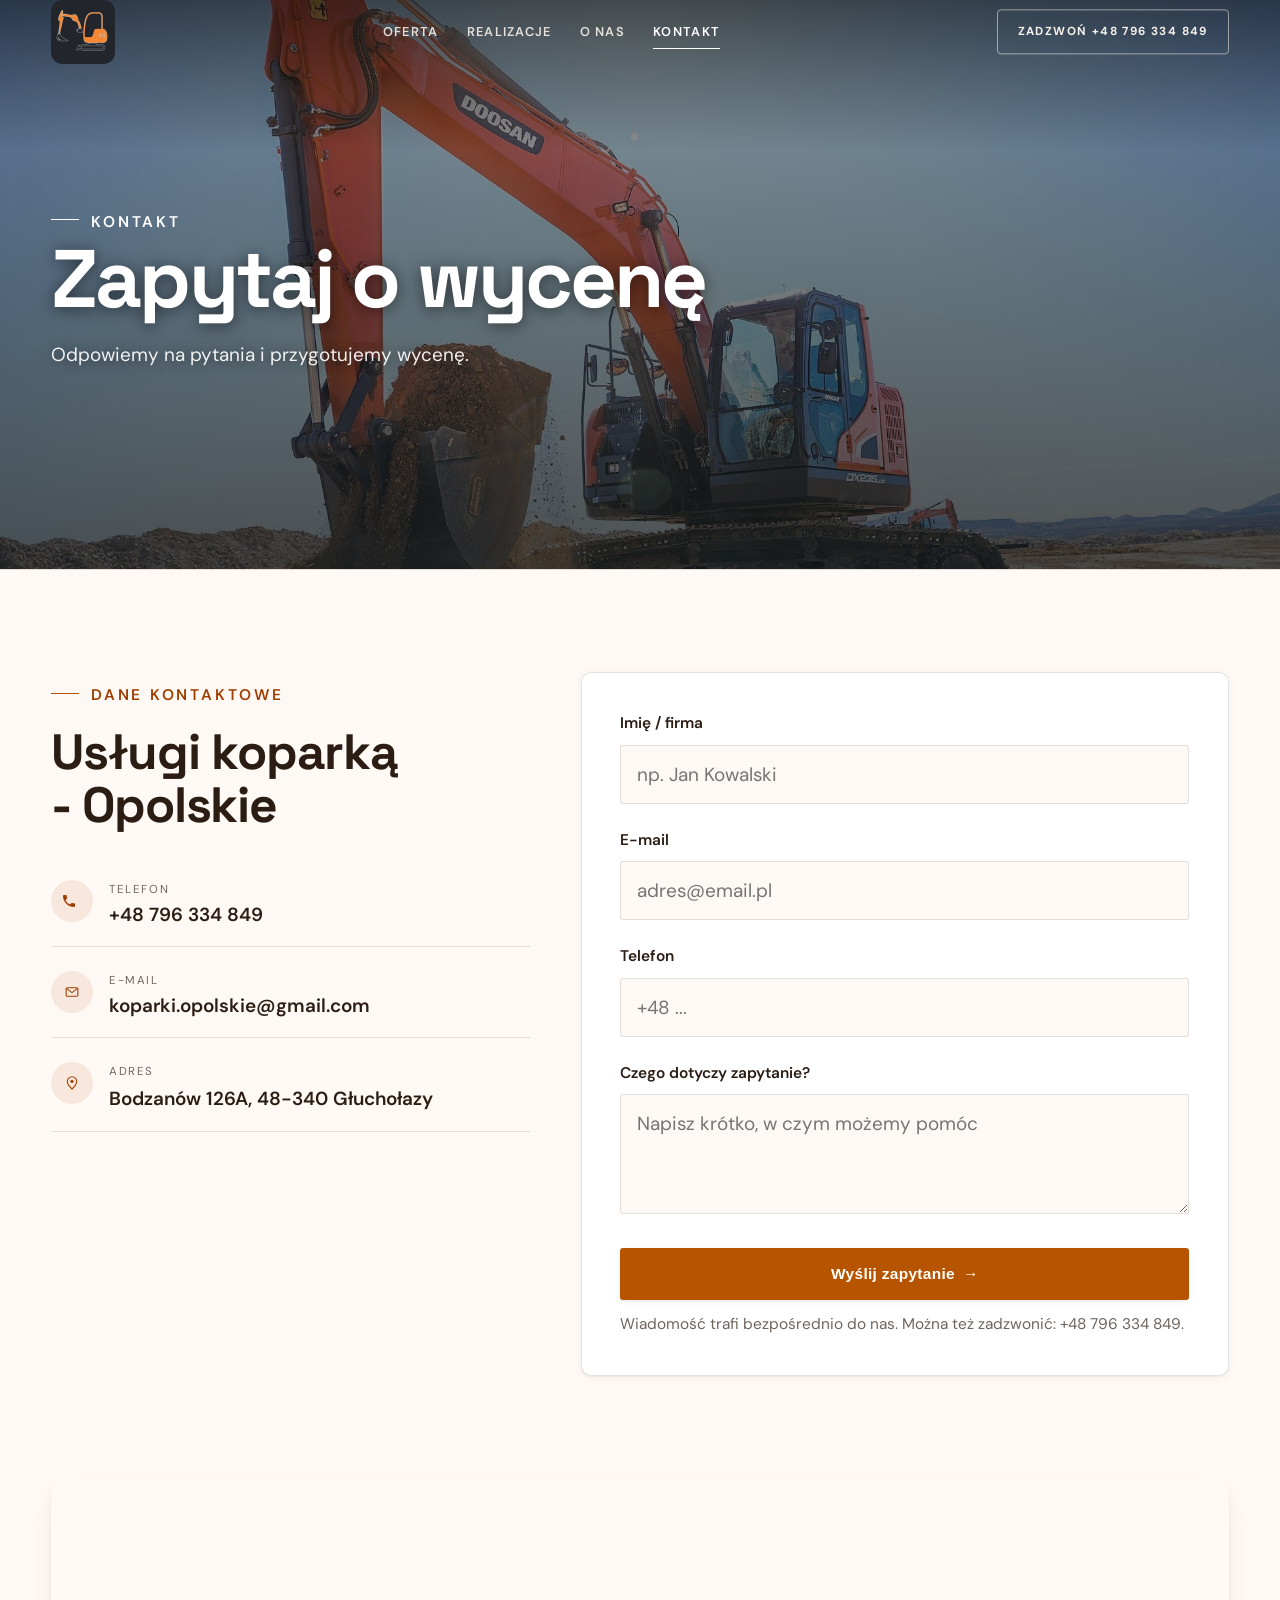
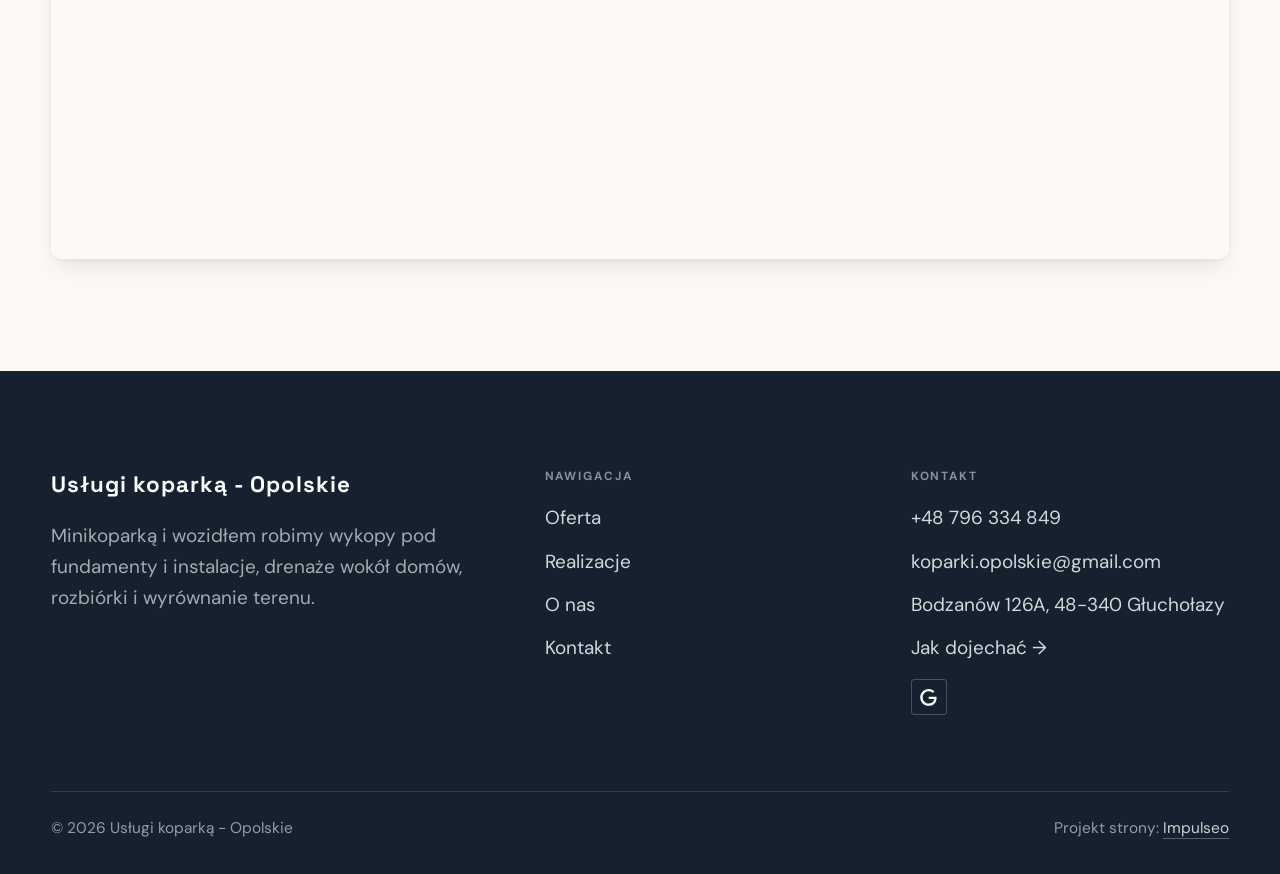
==== commit 5d671c29: "Demo: realne zdjęcia z Oferteo i wizytówki, logo z banera, fakty firmy" ====
--- a/kontakt.html
+++ b/kontakt.html
@@ -20,13 +20,13 @@
 <link rel="preconnect" href="https://fonts.googleapis.com">
 <link rel="preconnect" href="https://fonts.gstatic.com" crossorigin>
 <link href="https://fonts.googleapis.com/css2?family=Space+Grotesk:wght@500;600;700&family=DM+Sans:opsz,wght@9..40,400;9..40,500;9..40,600&display=swap" rel="stylesheet">
-<link rel="stylesheet" href="assets/styles.css?v=01860e4c">
+<link rel="stylesheet" href="assets/styles.css?v=c85fdb18">
 </head>
 <body>
 
 <header class="nav">
   <div class="wrap nav-inner">
-    <a class="brand" href="index.html"><span class="name">Usługi koparką - Opolskie</span><span class="sub">Głuchołazy</span></a>
+    <a class="brand brand-has-logo" href="index.html"><img class="brand-logo" src="img/logo.png" alt="Usługi koparką - Opolskie" width="512" height="512" decoding="async"></a>
     <nav class="nav-links">
       <a href="oferta.html">Oferta</a>
       <a href="realizacje.html">Realizacje</a>
@@ -40,7 +40,7 @@
 
 <main>
 <section class="pagehead">
-  <img src="img/g2.jpg" alt="Usługi koparką - Opolskie - Zapytaj o wycenę" width="1600" height="1065" decoding="async">
+  <img src="img/g11.jpg" alt="Usługi koparką - Opolskie - Zapytaj o wycenę" width="1880" height="1253" decoding="async">
   <div class="wrap">
     <span class="eyebrow">Kontakt</span>
     <h1>Zapytaj o wycenę</h1>
@@ -54,15 +54,22 @@
       <h2 style="margin:var(--space-4) 0 var(--space-6)">Usługi koparką - Opolskie</h2>
       <div class="info-list">
         <div class="info-row"><div class="ic"><svg class="ico-tel" width="16" height="16" viewBox="0 0 24 24" fill="none" aria-hidden="true"><path d="M6.6 10.8a15.5 15.5 0 0 0 6.6 6.6l2.2-2.2a1 1 0 0 1 1-.24 11.4 11.4 0 0 0 3.6.58 1 1 0 0 1 1 1V20a1 1 0 0 1-1 1A17 17 0 0 1 3 4a1 1 0 0 1 1-1h3.5a1 1 0 0 1 1 1c0 1.25.2 2.46.58 3.6a1 1 0 0 1-.25 1l-2.23 2.2Z" fill="currentColor"/></svg></div><div><div class="lbl">Telefon</div><a class="val" href="tel:+48796334849">+48 796 334 849</a></div></div>
+        <div class="info-row"><div class="ic"><svg class="ico-mail" width="16" height="16" viewBox="0 0 24 24" fill="none" aria-hidden="true"><rect x="3.2" y="5.5" width="17.6" height="13" rx="1.6" stroke="currentColor" stroke-width="1.6"/><path d="M4 7l8 6 8-6" stroke="currentColor" stroke-width="1.6" stroke-linecap="round" stroke-linejoin="round"/></svg></div><div><div class="lbl">E-mail</div><a class="val" href="mailto:koparki.opolskie@gmail.com">koparki.opolskie@gmail.com</a></div></div>
         <div class="info-row"><div class="ic"><svg class="ico-pin" width="16" height="16" viewBox="0 0 24 24" fill="none" aria-hidden="true"><path d="M12 21s7-6.1 7-11.5A7 7 0 0 0 5 9.5C5 14.9 12 21 12 21Z" stroke="currentColor" stroke-width="1.6" fill="none"/><circle cx="12" cy="9.5" r="2.4" fill="currentColor"/></svg></div><div><div class="lbl">Adres</div><div class="val">Bodzanów 126A, 48-340 Głuchołazy</div></div></div>
       </div>
     </div>
     <div class="reveal">
-      <div class="form">
-        <h3 style="margin-bottom:var(--space-4)">Najszybciej telefonicznie</h3>
-        <p class="muted" style="margin-bottom:var(--space-5)">Zadzwoń, opisz pomysł, a my powiemy, co i jak. Bez zobowiązań.</p>
-        <a href="tel:+48796334849" class="btn btn-accent" style="justify-content:center">Zadzwoń: +48 796 334 849 <span class="arr">→</span></a>
-      </div>
+      <form class="form" action="https://formsubmit.co/koparki.opolskie@gmail.com" method="POST">
+        <input type="hidden" name="_subject" value="Zapytanie ze strony Usługi koparką - Opolskie">
+        <input type="hidden" name="_captcha" value="false">
+        <input type="hidden" name="_template" value="table">
+        <div class="fld"><label for="name">Imię / firma</label><input id="name" name="name" type="text" placeholder="np. Jan Kowalski" required></div>
+        <div class="fld"><label for="email">E-mail</label><input id="email" name="email" type="email" placeholder="adres@email.pl" required></div>
+        <div class="fld"><label for="phone">Telefon</label><input id="phone" name="phone" type="tel" placeholder="+48 ..."></div>
+        <div class="fld"><label for="msg">Czego dotyczy zapytanie?</label><textarea id="msg" name="message" placeholder="Napisz krótko, w czym możemy pomóc" required></textarea></div>
+        <button type="submit" class="btn btn-accent" style="width:100%;justify-content:center">Wyślij zapytanie <span class="arr">→</span></button>
+        <p class="note">Wiadomość trafi bezpośrednio do nas. Można też zadzwonić: +48 796 334 849.</p>
+      </form>
     </div>
   </div>
 </section>
@@ -78,7 +85,7 @@
     <div class="foot-grid">
       <div class="foot-brand">
         <div class="name">Usługi koparką - Opolskie</div>
-        <p>Kopiemy pod fundamenty, przyłącza i szamba, czyścimy rowy, równamy teren po budowie.</p>
+        <p>Minikoparką i wozidłem robimy wykopy pod fundamenty i instalacje, drenaże wokół domów, rozbiórki i wyrównanie terenu.</p>
       </div>
       <div class="foot-col">
         <h4>Nawigacja</h4>
@@ -90,6 +97,7 @@
       <div class="foot-col">
         <h4>Kontakt</h4>
         <a href="tel:+48796334849">+48 796 334 849</a>
+        <a href="mailto:koparki.opolskie@gmail.com">koparki.opolskie@gmail.com</a>
         <p>Bodzanów 126A, 48-340 Głuchołazy</p>
         <a href="https://www.google.com/maps/place/Us%C5%82ugi+kopark%C4%85+-+Opolskie/@50.3414947,17.3827677,720m/data=!3m2!1e3!4b1!4m6!3m5!1s0x4711ebef3526c225:0xda1e827393328bdb!8m2!3d50.3414947!4d17.3827677!16s%2Fg%2F11x200f53j" target="_blank" rel="noopener">Jak dojechać →</a>
       <div class="foot-soc">
--- a/assets/styles.css
+++ b/assets/styles.css
@@ -1839,20 +1839,11 @@
 }
 
 
-/* === auto-paleta z marki klienta (źródło: zdjęcia) === */
-:root{--accent:#3674AA;--accent-d:#206094;--accent-soft:rgba(54,116,170,0.10);--paper:#F7FBFE;--paper-2:#EBF1F7;--paper-3:#E0E7EF;--ink:#1A2129;--ink-soft:#3F4952;--muted:#757D84;--line:rgba(26,33,41,.12);}
+/* === auto-paleta z marki klienta (źródło: logo) === */
+:root{--accent:#B75400;--accent-d:#A03E00;--accent-soft:rgba(183,84,0,0.10);--paper:#FFF9F5;--paper-2:#F8EEE8;--paper-3:#F2E3DA;--ink:#2B1D14;--ink-soft:#554339;--muted:#877970;--line:rgba(43,29,20,.12);}
 .btn-accent{color:#fff}
 .nav .nav-links a.btn-accent{color:#fff}
 .btn-accent[data-accent-d],.cta-d .btn-accent{color:#fff}
 
 /* === szary tekst dociągnięty do czytelności (WCAG 4.5 na wszystkich tłach) === */
-:root{--muted:#61686E;}
-
-/* === rozróżnienie palety: zieleń butelkowa (odtworzona z rejestru) ===
-   Blokada powtórzeń (13.08.2026): ten sam odcień nie idzie do kolejnych
-   klientów pod rząd. Wybór zapisany w palety-uzyte.json, więc przebudowa
-   tego dema odtworzy DOKŁADNIE ten kolor. */
-:root{--accent:#5D7A4D;--accent-d:#496539;--accent-soft:rgba(93,122,77,.10);--gold:#5D7A4D;}
-.btn-accent{color:#fff}
-.nav .nav-links a.btn-accent{color:#fff}
-.btn-accent[data-accent-d],.cta-d .btn-accent{color:#fff}
+:root{--muted:#70655D;}
